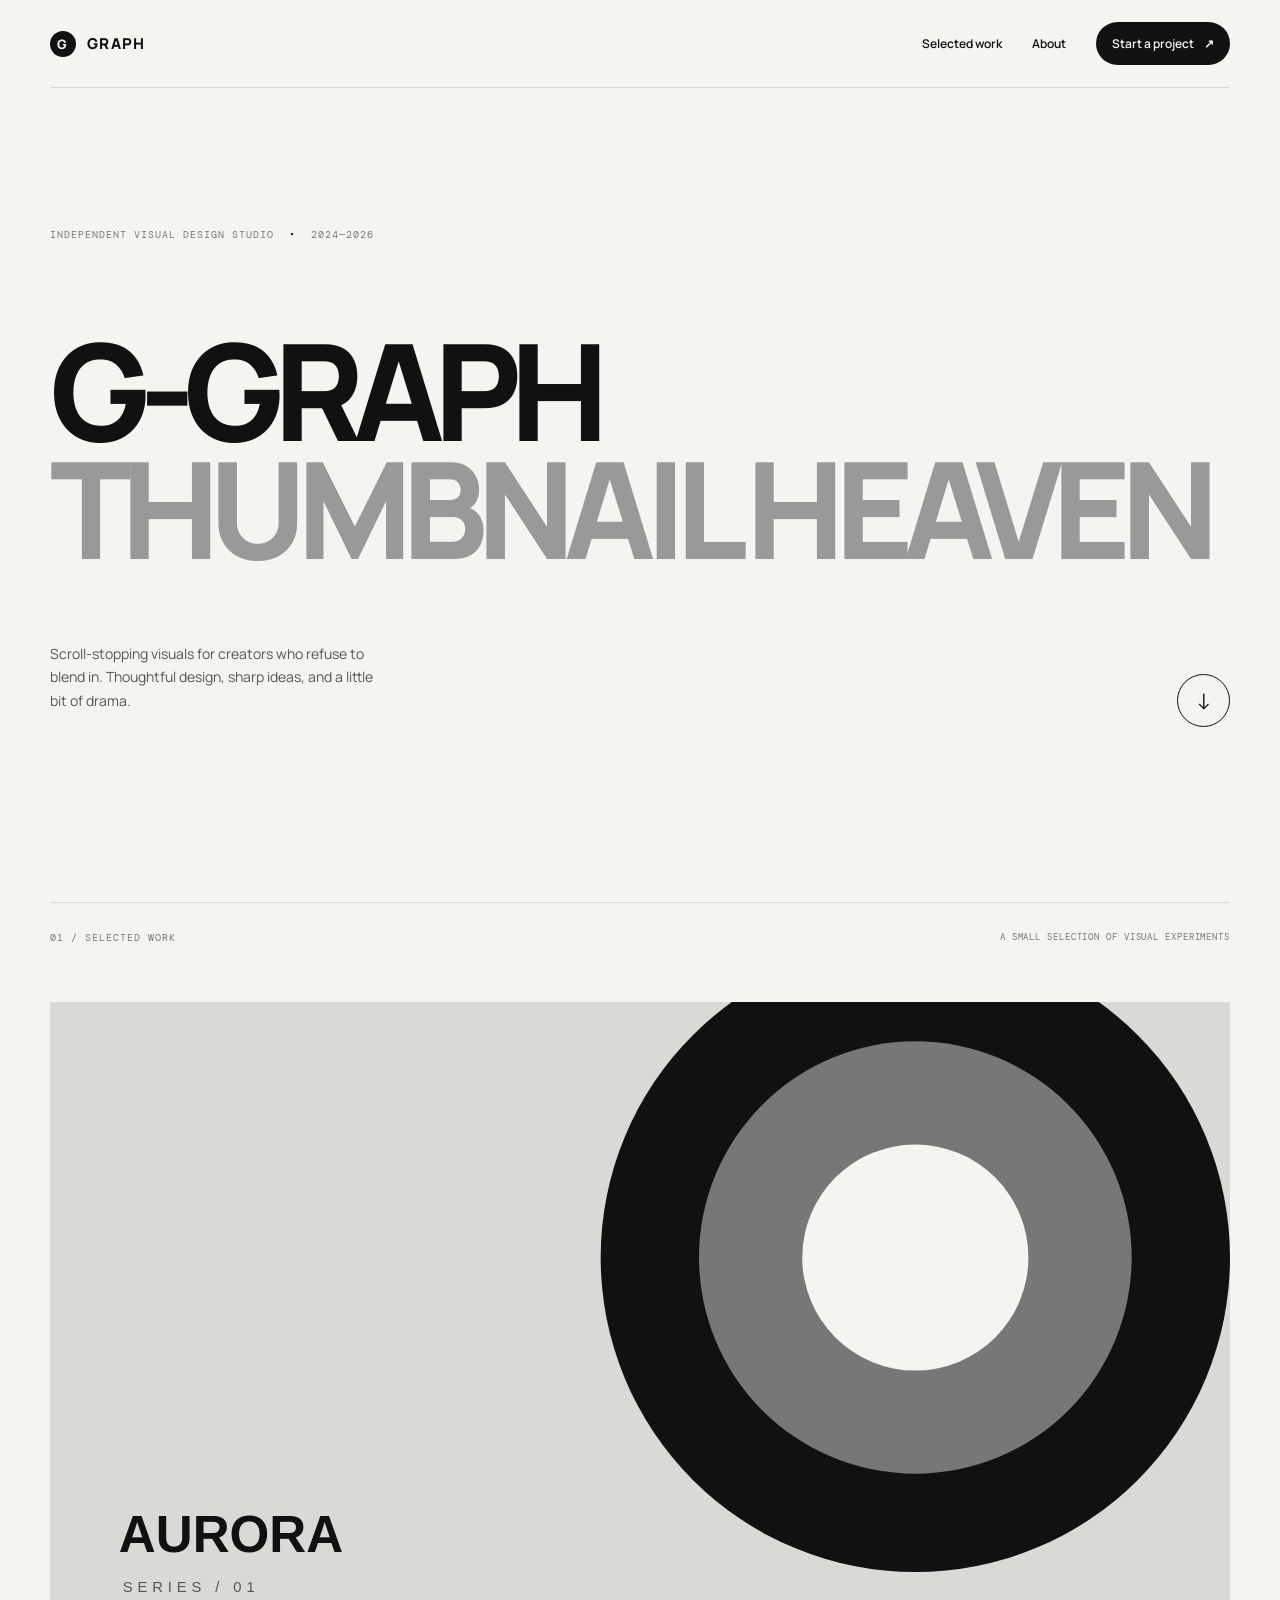
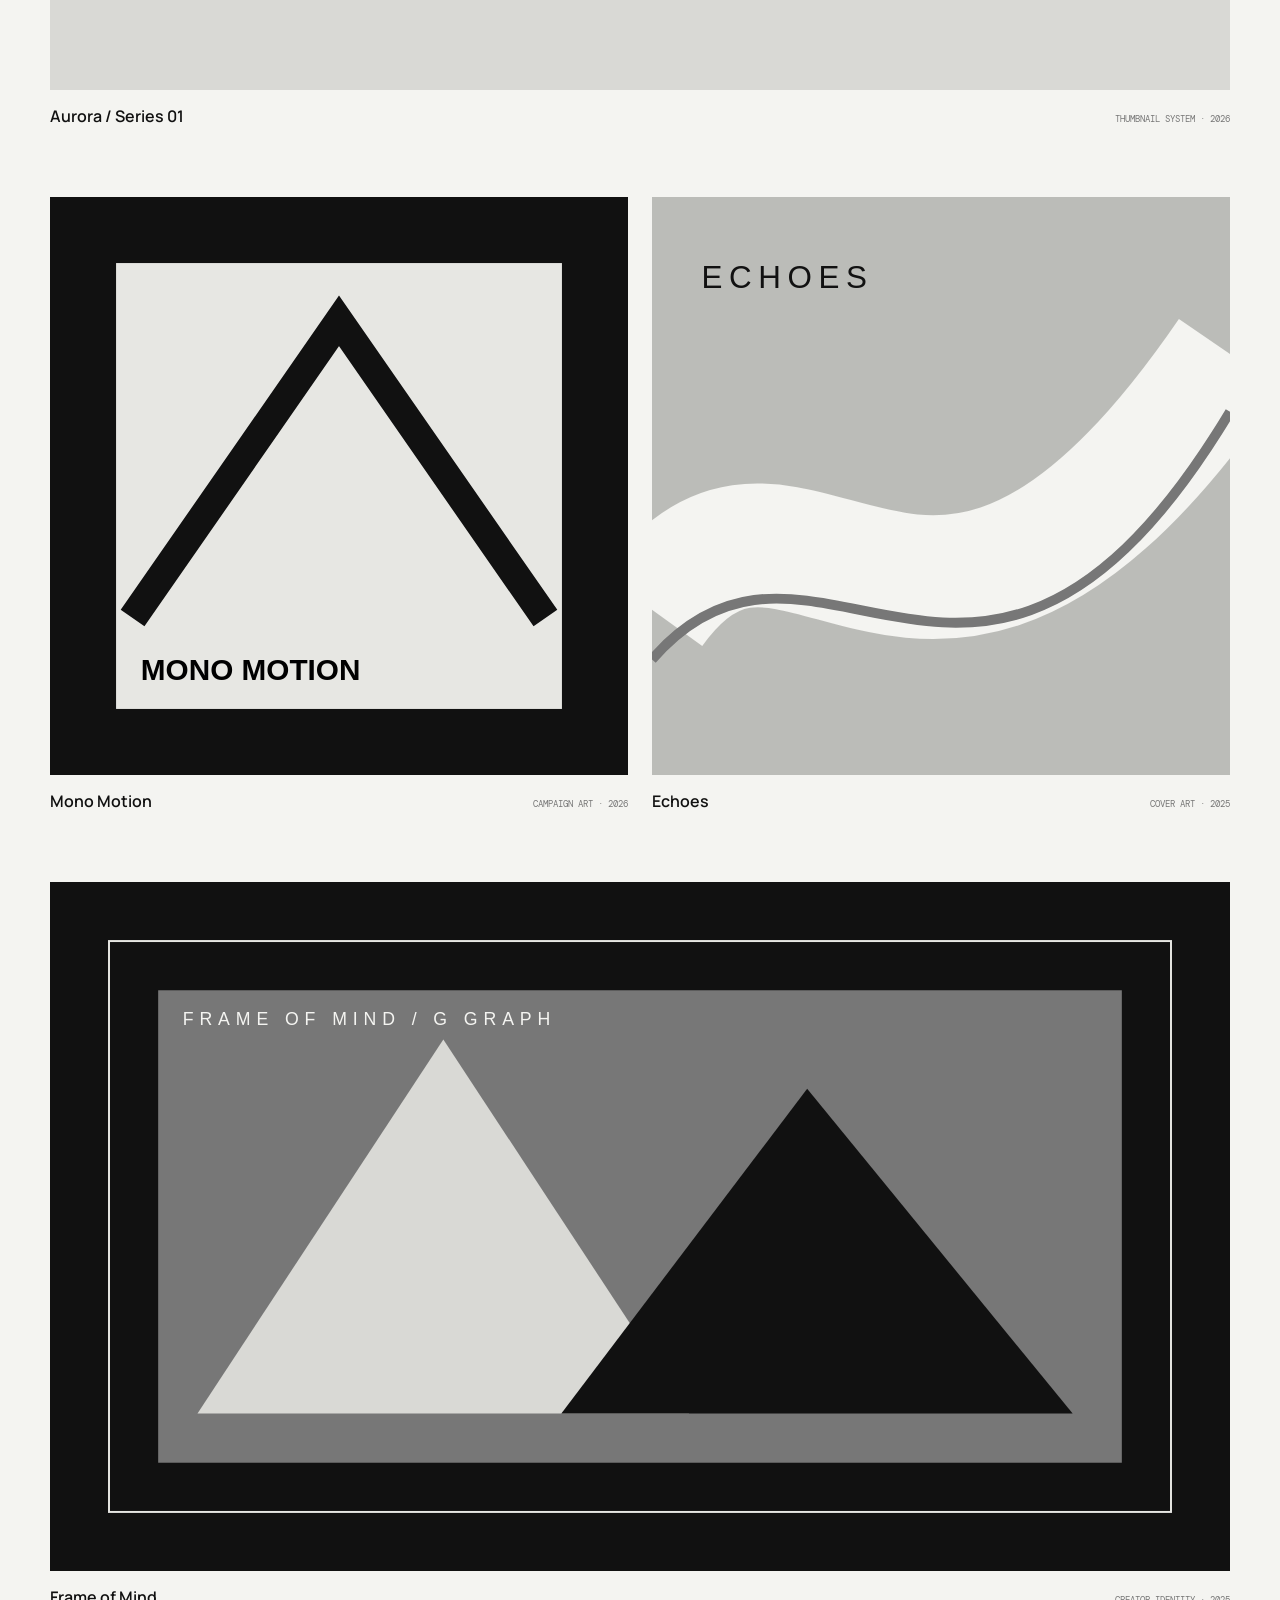
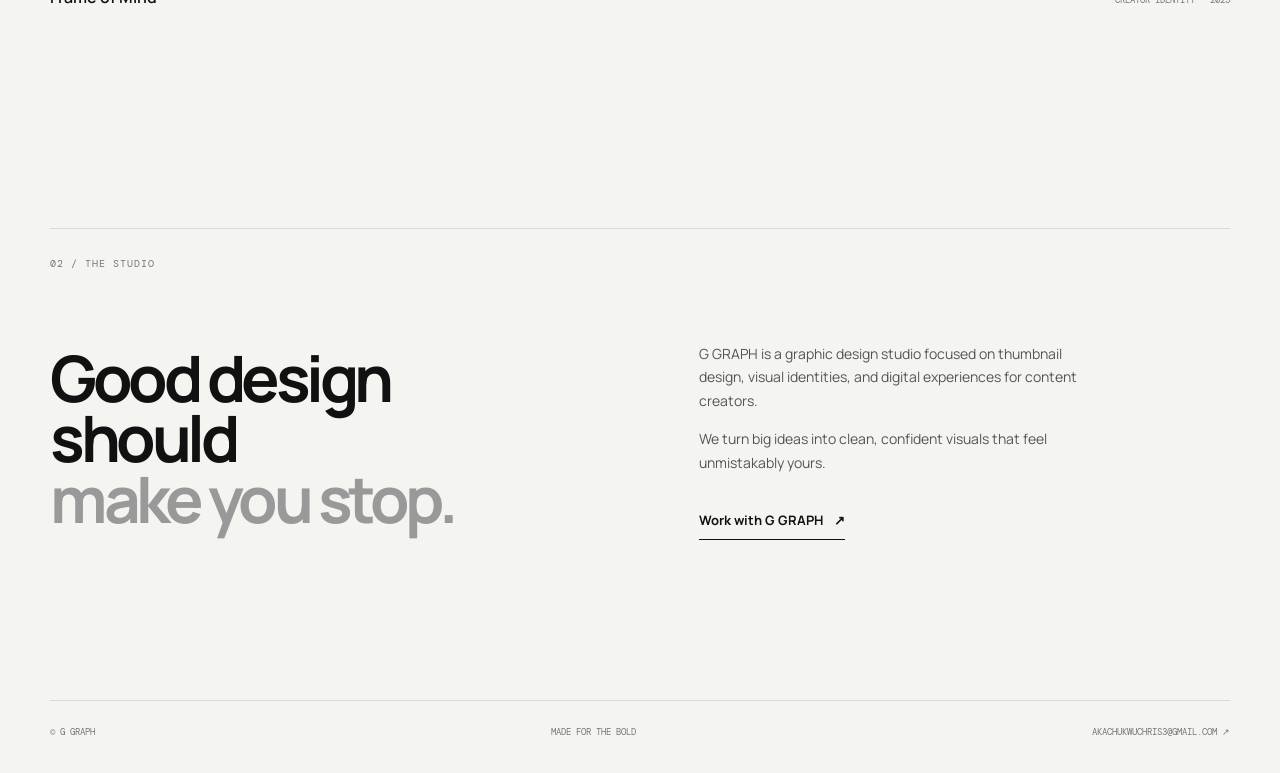
==== index.html @ c11368bc "Build minimalist G GRAPH portfolio website with generated artwork placeholders and contact page." ====
<!doctype html>
<html lang="en">
<head>
  <meta charset="UTF-8" />
  <meta name="viewport" content="width=device-width, initial-scale=1.0" />
  <meta name="description" content="G GRAPH — minimalist graphic design and thumbnail portfolio." />
  <title>G GRAPH — Thumbnail Heaven</title>
  <link rel="preconnect" href="https://fonts.googleapis.com">
  <link rel="preconnect" href="https://fonts.gstatic.com" crossorigin>
  <link href="https://fonts.googleapis.com/css2?family=DM+Mono:wght@400;500&family=Manrope:wght@400;500;600;700;800&display=swap" rel="stylesheet">
  <link rel="stylesheet" href="styles.css" />
</head>
<body>
  <header class="site-header">
    <a class="brand" href="index.html" aria-label="G GRAPH home"><span>G</span> GRAPH</a>
    <nav class="nav" aria-label="Main navigation">
      <a href="#work">Selected work</a>
      <a href="#about">About</a>
      <a class="nav-cta" href="contact.html">Start a project <span>↗</span></a>
    </nav>
  </header>

  <main>
    <section class="hero container">
      <p class="eyebrow">Independent visual design studio <span>•</span> 2024—2026</p>
      <h1>G-GRAPH<br><em>THUMBNAIL HEAVEN</em></h1>
      <div class="hero-bottom">
        <p class="hero-copy">Scroll-stopping visuals for creators who refuse to blend in. Thoughtful design, sharp ideas, and a little bit of drama.</p>
        <a class="round-link" href="#work" aria-label="Scroll to selected work">↓</a>
      </div>
    </section>

    <section id="work" class="work container">
      <div class="section-heading"><p class="eyebrow">01 / Selected work</p><p class="mono">A small selection of visual experiments</p></div>
      <div class="project-grid">
        <article class="project project-wide"><img src="images/aurora.svg" alt="Abstract grey and black Aurora thumbnail design"><div class="project-info"><h2>Aurora / Series 01</h2><span>Thumbnail system · 2026</span></div></article>
        <article class="project"><img src="images/mono.svg" alt="Minimal monochrome editorial thumbnail design"><div class="project-info"><h2>Mono Motion</h2><span>Campaign art · 2026</span></div></article>
        <article class="project"><img src="images/echo.svg" alt="Soft grey Echoes thumbnail design"><div class="project-info"><h2>Echoes</h2><span>Cover art · 2025</span></div></article>
        <article class="project project-wide"><img src="images/frame.svg" alt="Black and white Frame thumbnail design"><div class="project-info"><h2>Frame of Mind</h2><span>Creator identity · 2025</span></div></article>
      </div>
    </section>

    <section id="about" class="about container">
      <div class="section-heading"><p class="eyebrow">02 / The studio</p></div>
      <div class="about-grid"><h2>Good design should<br><em>make you stop.</em></h2><div><p>G GRAPH is a graphic design studio focused on thumbnail design, visual identities, and digital experiences for content creators.</p><p>We turn big ideas into clean, confident visuals that feel unmistakably yours.</p><a class="text-link" href="contact.html">Work with G GRAPH <span>↗</span></a></div></div>
    </section>
  </main>

  <footer class="footer container"><span>© G GRAPH</span><span>Made for the bold</span><a href="mailto:akachukwuchris3@gmail.com">akachukwuchris3@gmail.com ↗</a></footer>
  <script src="script.js"></script>
</body>
</html>
---- styles.css ----
:root{--ink:#111;--muted:#777;--line:#d9d9d5;--paper:#f4f4f1;--soft:#e7e7e3}*{box-sizing:border-box}html{scroll-behavior:smooth}body{margin:0;background:var(--paper);color:var(--ink);font-family:Manrope,Arial,sans-serif}a{color:inherit;text-decoration:none}.container{width:min(1180px,calc(100% - 64px));margin:auto}.site-header{height:88px;width:min(1180px,calc(100% - 64px));margin:auto;display:flex;align-items:center;justify-content:space-between;border-bottom:1px solid var(--line)}.brand{font-size:15px;font-weight:800;letter-spacing:.08em}.brand span{display:inline-grid;place-items:center;background:var(--ink);color:var(--paper);border-radius:50%;width:26px;height:26px;margin-right:7px;font-size:13px}.nav{display:flex;align-items:center;gap:30px;font-size:12px;font-weight:600}.nav a{transition:opacity .2s}.nav a:hover{opacity:.5}.nav-cta{background:var(--ink);color:var(--paper);padding:13px 16px;border-radius:30px}.nav-cta span,.text-link span,button span{margin-left:8px}.hero{padding:130px 0 100px;min-height:650px;display:flex;flex-direction:column;justify-content:space-between}.eyebrow,.mono{font-family:'DM Mono',monospace;text-transform:uppercase;font-size:10px;letter-spacing:.1em}.eyebrow{color:var(--muted)}.eyebrow span{margin:0 8px;color:var(--ink)}h1{font-size:clamp(48px,10.5vw,150px);line-height:.88;letter-spacing:-.08em;margin:80px 0 60px;font-weight:800}h1 em,h2 em{font-style:normal;color:#999}.hero-bottom{display:flex;justify-content:space-between;align-items:end}.hero-copy{max-width:330px;color:#555;line-height:1.7;font-size:14px}.round-link{border:1px solid var(--ink);border-radius:50%;width:53px;height:53px;display:grid;place-items:center;font-size:22px}.work{padding:75px 0 140px}.section-heading{display:flex;justify-content:space-between;align-items:center;border-top:1px solid var(--line);padding-top:18px;margin-bottom:48px}.mono{color:var(--muted);font-size:9px}.project-grid{display:grid;grid-template-columns:repeat(2,1fr);gap:70px 24px}.project-wide{grid-column:span 2}.project img{display:block;width:100%;background:var(--soft);transition:transform .4s}.project:hover img{transform:scale(.985)}.project-info{display:flex;justify-content:space-between;align-items:baseline;margin-top:15px}.project-info h2{font-size:16px;margin:0;font-weight:600}.project-info span{font-family:'DM Mono';font-size:9px;text-transform:uppercase;color:var(--muted)}.about{padding:80px 0 150px}.about-grid{display:grid;grid-template-columns:1fr 1fr;gap:10%;align-items:start}.about h2{font-size:clamp(35px,5vw,70px);letter-spacing:-.07em;line-height:.95;margin:20px 0}.about-grid div{max-width:400px;color:#555;line-height:1.7;font-size:14px}.text-link{display:inline-block;margin-top:20px;border-bottom:1px solid var(--ink);padding-bottom:8px;color:var(--ink);font-weight:700;font-size:13px}.footer{border-top:1px solid var(--line);padding:25px 0 35px;display:flex;justify-content:space-between;font:9px 'DM Mono';text-transform:uppercase;color:var(--muted)}.contact-page{padding:100px 0 150px}.contact-page h1{margin:75px 0 90px}.contact-grid{display:grid;grid-template-columns:1fr 1fr;gap:10%}.contact-intro{font-size:19px;line-height:1.55;max-width:390px}.contact-details{display:flex;flex-direction:column;gap:12px;margin-top:55px;font-family:'DM Mono';font-size:12px}.contact-details a:hover{ text-decoration:underline}.contact-form{display:flex;flex-direction:column;gap:28px}label{font:10px 'DM Mono';text-transform:uppercase;color:var(--muted)}input,textarea{display:block;width:100%;border:0;border-bottom:1px solid #aaa;background:transparent;padding:13px 0;font:14px Manrope;outline:none;resize:vertical}input:focus,textarea:focus{border-color:var(--ink)}button{align-self:flex-start;background:var(--ink);color:var(--paper);border:0;border-radius:30px;padding:16px 22px;font:600 12px Manrope;cursor:pointer}.active{outline:1px solid var(--ink);outline-offset:3px}@media(max-width:650px){.container,.site-header{width:calc(100% - 36px)}.site-header{height:72px}.nav a:not(.nav-cta){display:none}.nav-cta{padding:11px 13px}.hero{padding:90px 0 70px;min-height:570px}.hero h1{margin:80px 0 45px}.hero-bottom{align-items:start}.round-link{flex:none}.work{padding:60px 0 90px}.section-heading{display:block}.section-heading .mono{margin-top:22px}.project-grid,.about-grid,.contact-grid{grid-template-columns:1fr;gap:45px}.project-wide{grid-column:span 1}.project-info{display:block}.project-info span{display:block;margin-top:8px}.about{padding:50px 0 90px}.contact-page{padding:75px 0 100px}.contact-page h1{margin:65px 0}.footer{gap:15px;flex-wrap:wrap}.footer span:nth-child(2){display:none}}
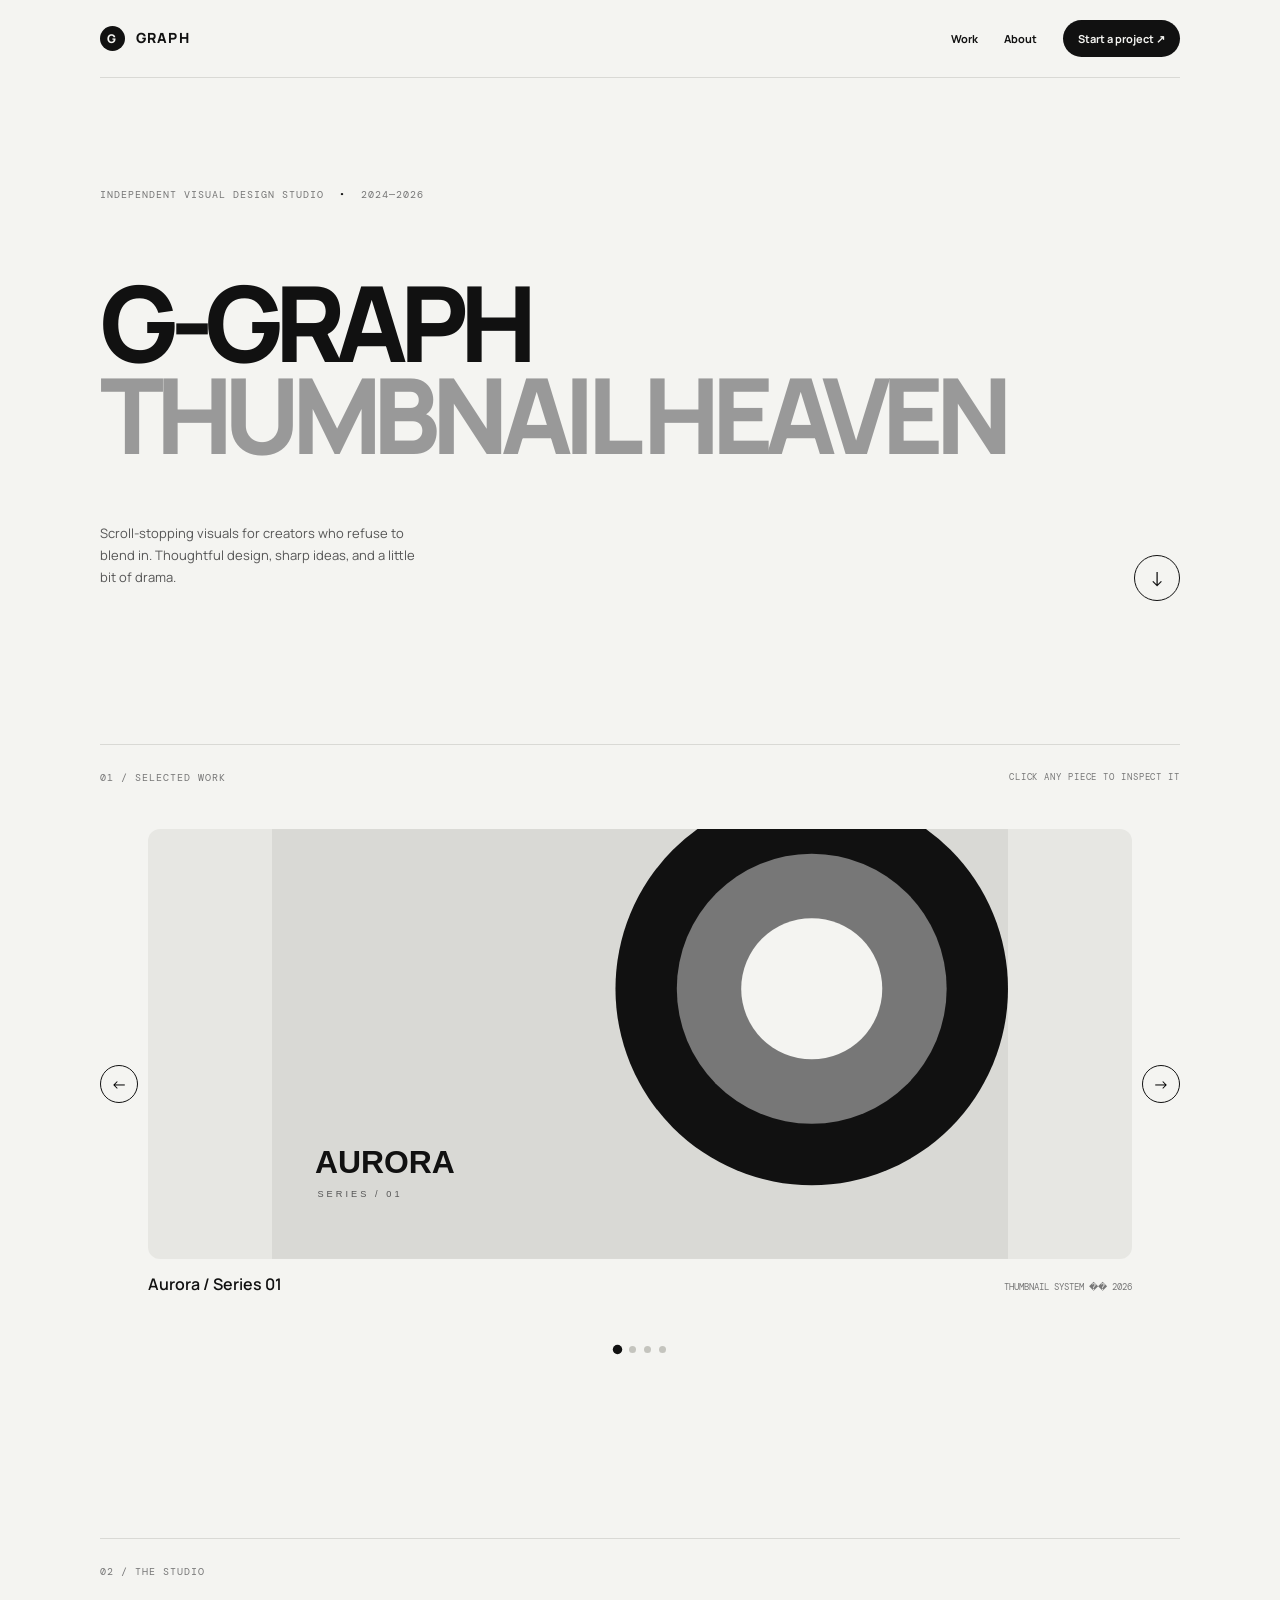
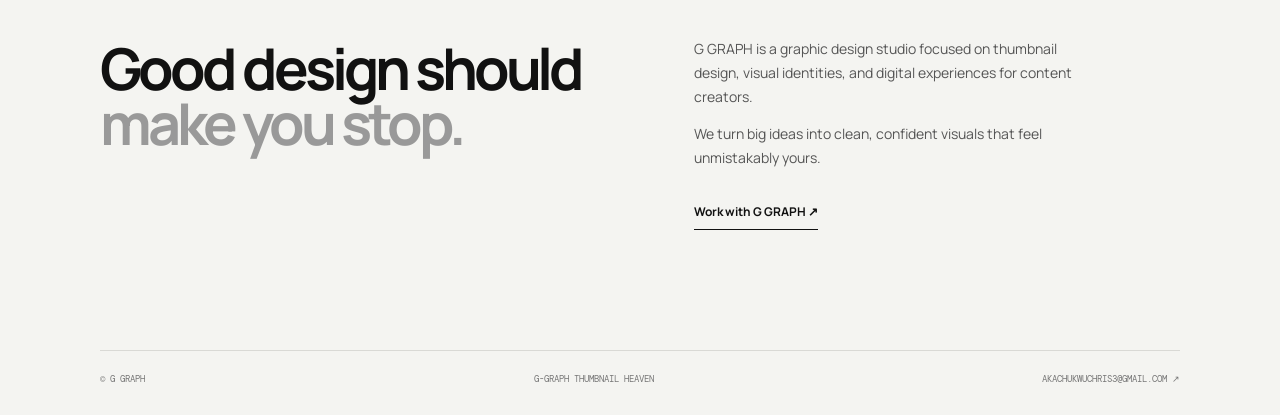
==== commit 31741f78: "Rebuild G GRAPH portfolio with responsive sizing, animated sections, carousel, click-to-expand viewe" ====
--- a/index.html
+++ b/index.html
@@ -1,52 +1,46 @@
 <!doctype html>
 <html lang="en">
 <head>
-  <meta charset="UTF-8" />
-  <meta name="viewport" content="width=device-width, initial-scale=1.0" />
-  <meta name="description" content="G GRAPH — minimalist graphic design and thumbnail portfolio." />
+  <meta charset="UTF-8"><meta name="viewport" content="width=device-width, initial-scale=1.0">
+  <meta name="description" content="G GRAPH — minimalist graphic design and thumbnail portfolio.">
   <title>G GRAPH — Thumbnail Heaven</title>
-  <link rel="preconnect" href="https://fonts.googleapis.com">
-  <link rel="preconnect" href="https://fonts.gstatic.com" crossorigin>
+  <link rel="preconnect" href="https://fonts.googleapis.com"><link rel="preconnect" href="https://fonts.gstatic.com" crossorigin>
   <link href="https://fonts.googleapis.com/css2?family=DM+Mono:wght@400;500&family=Manrope:wght@400;500;600;700;800&display=swap" rel="stylesheet">
-  <link rel="stylesheet" href="styles.css" />
+  <link rel="stylesheet" href="styles.css">
 </head>
 <body>
-  <header class="site-header">
-    <a class="brand" href="index.html" aria-label="G GRAPH home"><span>G</span> GRAPH</a>
-    <nav class="nav" aria-label="Main navigation">
-      <a href="#work">Selected work</a>
-      <a href="#about">About</a>
-      <a class="nav-cta" href="contact.html">Start a project <span>↗</span></a>
-    </nav>
+  <header class="site-header container">
+    <a class="brand" href="index.html"><span>G</span> GRAPH</a>
+    <nav class="nav"><a href="#work">Work</a><a href="#about">About</a><a class="nav-cta" href="contact.html">Start a project <span>↗</span></a></nav>
   </header>
 
   <main>
-    <section class="hero container">
+    <section class="hero container reveal">
       <p class="eyebrow">Independent visual design studio <span>•</span> 2024—2026</p>
       <h1>G-GRAPH<br><em>THUMBNAIL HEAVEN</em></h1>
-      <div class="hero-bottom">
-        <p class="hero-copy">Scroll-stopping visuals for creators who refuse to blend in. Thoughtful design, sharp ideas, and a little bit of drama.</p>
-        <a class="round-link" href="#work" aria-label="Scroll to selected work">↓</a>
+      <div class="hero-bottom"><p class="hero-copy">Scroll-stopping visuals for creators who refuse to blend in. Thoughtful design, sharp ideas, and a little bit of drama.</p><a class="round-link" href="#work">↓</a></div>
+    </section>
+
+    <section id="work" class="work container reveal">
+      <div class="section-heading"><p class="eyebrow">01 / Selected work</p><p class="mono">Click any piece to inspect it</p></div>
+      <div class="carousel" data-carousel>
+        <button class="carousel-arrow prev" type="button" aria-label="Previous work">←</button>
+        <div class="carousel-track">
+          <article class="project project-wide carousel-slide is-active" data-title="Aurora / Series 01" data-type="Thumbnail system · 2026"><button class="image-button" type="button"><img src="images/aurora.svg" alt="Abstract grey and black Aurora thumbnail design"></button><div class="project-info"><h2>Aurora / Series 01</h2><span>Thumbnail system �� 2026</span></div></article>
+          <article class="project carousel-slide" data-title="Mono Motion" data-type="Campaign art · 2026"><button class="image-button" type="button"><img src="images/mono.svg" alt="Minimal monochrome editorial thumbnail design"></button><div class="project-info"><h2>Mono Motion</h2><span>Campaign art · 2026</span></div></article>
+          <article class="project carousel-slide" data-title="Echoes" data-type="Cover art · 2025"><button class="image-button" type="button"><img src="images/echo.svg" alt="Soft grey Echoes thumbnail design"></button><div class="project-info"><h2>Echoes</h2><span>Cover art · 2025</span></div></article>
+          <article class="project project-wide carousel-slide" data-title="Frame of Mind" data-type="Creator identity · 2025"><button class="image-button" type="button"><img src="images/frame.svg" alt="Black and white Frame thumbnail design"></button><div class="project-info"><h2>Frame of Mind</h2><span>Creator identity · 2025</span></div></article>
+        </div>
+        <button class="carousel-arrow next" type="button" aria-label="Next work">→</button>
+        <div class="carousel-dots" aria-label="Choose a project"></div>
       </div>
     </section>
 
-    <section id="work" class="work container">
-      <div class="section-heading"><p class="eyebrow">01 / Selected work</p><p class="mono">A small selection of visual experiments</p></div>
-      <div class="project-grid">
-        <article class="project project-wide"><img src="images/aurora.svg" alt="Abstract grey and black Aurora thumbnail design"><div class="project-info"><h2>Aurora / Series 01</h2><span>Thumbnail system · 2026</span></div></article>
-        <article class="project"><img src="images/mono.svg" alt="Minimal monochrome editorial thumbnail design"><div class="project-info"><h2>Mono Motion</h2><span>Campaign art · 2026</span></div></article>
-        <article class="project"><img src="images/echo.svg" alt="Soft grey Echoes thumbnail design"><div class="project-info"><h2>Echoes</h2><span>Cover art · 2025</span></div></article>
-        <article class="project project-wide"><img src="images/frame.svg" alt="Black and white Frame thumbnail design"><div class="project-info"><h2>Frame of Mind</h2><span>Creator identity · 2025</span></div></article>
-      </div>
-    </section>
+    <section id="about" class="about container reveal"><div class="section-heading"><p class="eyebrow">02 / The studio</p></div><div class="about-grid"><h2>Good design should<br><em>make you stop.</em></h2><div><p>G GRAPH is a graphic design studio focused on thumbnail design, visual identities, and digital experiences for content creators.</p><p>We turn big ideas into clean, confident visuals that feel unmistakably yours.</p><a class="text-link" href="contact.html">Work with G GRAPH <span>↗</span></a></div></div></section>
+  </main>
+  <footer class="footer container"><span>© G GRAPH</span><span>G-GRAPH THUMBNAIL HEAVEN</span><a href="mailto:akachukwuchris3@gmail.com">akachukwuchris3@gmail.com ↗</a></footer>
 
-    <section id="about" class="about container">
-      <div class="section-heading"><p class="eyebrow">02 / The studio</p></div>
-      <div class="about-grid"><h2>Good design should<br><em>make you stop.</em></h2><div><p>G GRAPH is a graphic design studio focused on thumbnail design, visual identities, and digital experiences for content creators.</p><p>We turn big ideas into clean, confident visuals that feel unmistakably yours.</p><a class="text-link" href="contact.html">Work with G GRAPH <span>↗</span></a></div></div>
-    </section>
-  </main>
-
-  <footer class="footer container"><span>© G GRAPH</span><span>Made for the bold</span><a href="mailto:akachukwuchris3@gmail.com">akachukwuchris3@gmail.com ↗</a></footer>
+  <div class="lightbox" aria-hidden="true" role="dialog" aria-modal="true" aria-label="Expanded artwork"><button class="lightbox-close" type="button" aria-label="Close artwork">×</button><div class="lightbox-stage"><img src="" alt=""><span class="zoom-tip">Move your cursor over the artwork to zoom</span></div><div class="lightbox-caption"><strong></strong><span></span></div></div>
   <script src="script.js"></script>
 </body>
 </html>
--- a/styles.css
+++ b/styles.css
@@ -1 +1,4 @@
-:root{--ink:#111;--muted:#777;--line:#d9d9d5;--paper:#f4f4f1;--soft:#e7e7e3}*{box-sizing:border-box}html{scroll-behavior:smooth}body{margin:0;background:var(--paper);color:var(--ink);font-family:Manrope,Arial,sans-serif}a{color:inherit;text-decoration:none}.container{width:min(1180px,calc(100% - 64px));margin:auto}.site-header{height:88px;width:min(1180px,calc(100% - 64px));margin:auto;display:flex;align-items:center;justify-content:space-between;border-bottom:1px solid var(--line)}.brand{font-size:15px;font-weight:800;letter-spacing:.08em}.brand span{display:inline-grid;place-items:center;background:var(--ink);color:var(--paper);border-radius:50%;width:26px;height:26px;margin-right:7px;font-size:13px}.nav{display:flex;align-items:center;gap:30px;font-size:12px;font-weight:600}.nav a{transition:opacity .2s}.nav a:hover{opacity:.5}.nav-cta{background:var(--ink);color:var(--paper);padding:13px 16px;border-radius:30px}.nav-cta span,.text-link span,button span{margin-left:8px}.hero{padding:130px 0 100px;min-height:650px;display:flex;flex-direction:column;justify-content:space-between}.eyebrow,.mono{font-family:'DM Mono',monospace;text-transform:uppercase;font-size:10px;letter-spacing:.1em}.eyebrow{color:var(--muted)}.eyebrow span{margin:0 8px;color:var(--ink)}h1{font-size:clamp(48px,10.5vw,150px);line-height:.88;letter-spacing:-.08em;margin:80px 0 60px;font-weight:800}h1 em,h2 em{font-style:normal;color:#999}.hero-bottom{display:flex;justify-content:space-between;align-items:end}.hero-copy{max-width:330px;color:#555;line-height:1.7;font-size:14px}.round-link{border:1px solid var(--ink);border-radius:50%;width:53px;height:53px;display:grid;place-items:center;font-size:22px}.work{padding:75px 0 140px}.section-heading{display:flex;justify-content:space-between;align-items:center;border-top:1px solid var(--line);padding-top:18px;margin-bottom:48px}.mono{color:var(--muted);font-size:9px}.project-grid{display:grid;grid-template-columns:repeat(2,1fr);gap:70px 24px}.project-wide{grid-column:span 2}.project img{display:block;width:100%;background:var(--soft);transition:transform .4s}.project:hover img{transform:scale(.985)}.project-info{display:flex;justify-content:space-between;align-items:baseline;margin-top:15px}.project-info h2{font-size:16px;margin:0;font-weight:600}.project-info span{font-family:'DM Mono';font-size:9px;text-transform:uppercase;color:var(--muted)}.about{padding:80px 0 150px}.about-grid{display:grid;grid-template-columns:1fr 1fr;gap:10%;align-items:start}.about h2{font-size:clamp(35px,5vw,70px);letter-spacing:-.07em;line-height:.95;margin:20px 0}.about-grid div{max-width:400px;color:#555;line-height:1.7;font-size:14px}.text-link{display:inline-block;margin-top:20px;border-bottom:1px solid var(--ink);padding-bottom:8px;color:var(--ink);font-weight:700;font-size:13px}.footer{border-top:1px solid var(--line);padding:25px 0 35px;display:flex;justify-content:space-between;font:9px 'DM Mono';text-transform:uppercase;color:var(--muted)}.contact-page{padding:100px 0 150px}.contact-page h1{margin:75px 0 90px}.contact-grid{display:grid;grid-template-columns:1fr 1fr;gap:10%}.contact-intro{font-size:19px;line-height:1.55;max-width:390px}.contact-details{display:flex;flex-direction:column;gap:12px;margin-top:55px;font-family:'DM Mono';font-size:12px}.contact-details a:hover{ text-decoration:underline}.contact-form{display:flex;flex-direction:column;gap:28px}label{font:10px 'DM Mono';text-transform:uppercase;color:var(--muted)}input,textarea{display:block;width:100%;border:0;border-bottom:1px solid #aaa;background:transparent;padding:13px 0;font:14px Manrope;outline:none;resize:vertical}input:focus,textarea:focus{border-color:var(--ink)}button{align-self:flex-start;background:var(--ink);color:var(--paper);border:0;border-radius:30px;padding:16px 22px;font:600 12px Manrope;cursor:pointer}.active{outline:1px solid var(--ink);outline-offset:3px}@media(max-width:650px){.container,.site-header{width:calc(100% - 36px)}.site-header{height:72px}.nav a:not(.nav-cta){display:none}.nav-cta{padding:11px 13px}.hero{padding:90px 0 70px;min-height:570px}.hero h1{margin:80px 0 45px}.hero-bottom{align-items:start}.round-link{flex:none}.work{padding:60px 0 90px}.section-heading{display:block}.section-heading .mono{margin-top:22px}.project-grid,.about-grid,.contact-grid{grid-template-columns:1fr;gap:45px}.project-wide{grid-column:span 1}.project-info{display:block}.project-info span{display:block;margin-top:8px}.about{padding:50px 0 90px}.contact-page{padding:75px 0 100px}.contact-page h1{margin:65px 0}.footer{gap:15px;flex-wrap:wrap}.footer span:nth-child(2){display:none}}
+/* G GRAPH portfolio system */
+:root{--ink:#111;--muted:#777;--line:#d9d9d5;--paper:#f4f4f1;--soft:#e7e7e3}*{box-sizing:border-box}html{scroll-behavior:smooth}body{margin:0;background:var(--paper);color:var(--ink);font-family:Manrope,Arial,sans-serif;overflow-x:hidden}body.modal-open{overflow:hidden}a{color:inherit;text-decoration:none}button{font:inherit}.container{width:min(1080px,calc(100% - 48px));margin:auto}.site-header{height:78px;display:flex;align-items:center;justify-content:space-between;border-bottom:1px solid var(--line)}.brand{font-size:14px;font-weight:800;letter-spacing:.08em}.brand span{display:inline-grid;place-items:center;background:var(--ink);color:var(--paper);border-radius:50%;width:25px;height:25px;margin-right:7px;font-size:12px}.nav{display:flex;align-items:center;gap:26px;font-size:11px;font-weight:700}.nav-cta{background:var(--ink);color:var(--paper);padding:11px 15px;border-radius:30px}.hero{padding:100px 0 78px;min-height:560px;display:flex;flex-direction:column;justify-content:space-between}.eyebrow,.mono{font:10px 'DM Mono',monospace;text-transform:uppercase;letter-spacing:.1em}.eyebrow{color:var(--muted)}.eyebrow span{margin:0 8px;color:var(--ink)}h1{font-size:clamp(45px,8.2vw,108px);line-height:.88;letter-spacing:-.08em;margin:65px 0 48px;font-weight:800}h1 em,h2 em{font-style:normal;color:#999}.hero-bottom{display:flex;justify-content:space-between;align-items:end}.hero-copy{max-width:330px;color:#555;line-height:1.7;font-size:13px}.round-link{border:1px solid var(--ink);border-radius:50%;width:46px;height:46px;display:grid;place-items:center;font-size:20px}.work{padding:65px 0 115px}.section-heading{display:flex;justify-content:space-between;align-items:center;border-top:1px solid var(--line);padding-top:16px;margin-bottom:35px}.mono{color:var(--muted);font-size:9px}.carousel{position:relative;padding:0 48px 44px}.carousel-track{position:relative;min-height:480px}.carousel-slide{display:none;animation:slideIn .45s ease both}.carousel-slide.is-active{display:block}.project{margin:0}.image-button{display:block;width:100%;padding:0;border:0;cursor:zoom-in;overflow:hidden;background:var(--soft);border-radius:12px}.image-button img{display:block;width:100%;height:430px;object-fit:contain;background:var(--soft);transition:transform .5s ease}.project-wide .image-button img{height:430px}.image-button:hover img{transform:scale(1.025)}.project-info{display:flex;justify-content:space-between;align-items:baseline;margin-top:14px}.project-info h2{font-size:16px;margin:0;font-weight:600}.project-info span{font:9px 'DM Mono';text-transform:uppercase;color:var(--muted)}.carousel-arrow{position:absolute;top:45%;z-index:2;border:1px solid var(--ink);background:var(--paper);border-radius:50%;width:38px;height:38px;cursor:pointer;transition:.2s}.carousel-arrow:hover{background:var(--ink);color:var(--paper);transform:scale(1.08)}.prev{left:0}.next{right:0}.carousel-dots{position:absolute;bottom:0;left:0;right:0;display:flex;justify-content:center;gap:8px}.carousel-dot{width:7px;height:7px;border:0;border-radius:50%;background:#c4c4be;cursor:pointer;padding:0}.carousel-dot.active{background:var(--ink);transform:scale(1.35)}.about{padding:70px 0 120px}.about-grid{display:grid;grid-template-columns:1fr 1fr;gap:10%;align-items:start}.about h2{font-size:clamp(34px,4.5vw,58px);letter-spacing:-.07em;line-height:.95;margin:18px 0}.about-grid div{max-width:400px;color:#555;line-height:1.7;font-size:14px}.text-link{display:inline-block;margin-top:18px;border-bottom:1px solid var(--ink);padding-bottom:7px;color:var(--ink);font-weight:700;font-size:12px}.footer{border-top:1px solid var(--line);padding:22px 0 30px;display:flex;justify-content:space-between;font:9px 'DM Mono';text-transform:uppercase;color:var(--muted)}.reveal{opacity:0;transform:translateY(22px);transition:opacity .8s ease,transform .8s ease}.reveal.visible{opacity:1;transform:none}@keyframes slideIn{from{opacity:0;transform:translateX(18px)}to{opacity:1;transform:none}}
+/* Fullscreen viewer and cursor-position zoom */.lightbox{position:fixed;inset:0;z-index:20;display:grid;place-items:center;padding:35px;background:rgba(17,17,17,.9);opacity:0;visibility:hidden;transition:opacity .25s ease,visibility .25s ease}.lightbox.open{opacity:1;visibility:visible}.lightbox-stage{position:relative;width:min(900px,90vw);height:min(690px,78vh);overflow:hidden;border-radius:10px;background:#ddd;cursor:zoom-in}.lightbox-stage img{width:100%;height:100%;object-fit:contain;transform:scale(1);transform-origin:var(--x,50%) var(--y,50%);transition:transform .18s ease}.lightbox-stage:hover img{transform:scale(2.1)}.zoom-tip{position:absolute;bottom:14px;left:50%;transform:translateX(-50%);background:rgba(17,17,17,.72);color:#fff;padding:8px 12px;border-radius:20px;font-size:10px;white-space:nowrap}.lightbox-close{position:absolute;right:28px;top:18px;border:0;background:none;color:#fff;font-size:35px;cursor:pointer}.lightbox-caption{position:absolute;bottom:20px;left:50%;transform:translateX(-50%);color:#fff;display:flex;gap:20px;font-size:12px}.lightbox-caption span{color:#bbb;font:10px 'DM Mono';text-transform:uppercase;align-self:center}
+@media(max-width:700px){.container{width:calc(100% - 32px)}.site-header{height:70px}.nav{gap:13px}.nav a:first-child{display:none}.hero{padding:75px 0 60px;min-height:510px}.work{padding:55px 0 90px}.section-heading{display:block}.section-heading .mono{margin-top:16px}.carousel{padding-left:28px;padding-right:28px}.carousel-track{min-height:340px}.image-button img,.project-wide .image-button img{height:300px}.project-info{display:block}.project-info span{display:block;margin-top:7px}.about{padding:50px 0 80px}.about-grid{grid-template-columns:1fr;gap:20px}.footer{gap:12px;flex-wrap:wrap}.footer span:nth-child(2){display:none}.lightbox{padding:18px}.lightbox-stage{width:94vw;height:72vh}.lightbox-close{right:13px;top:4px}.lightbox-caption{bottom:10px}.zoom-tip{font-size:8px}}
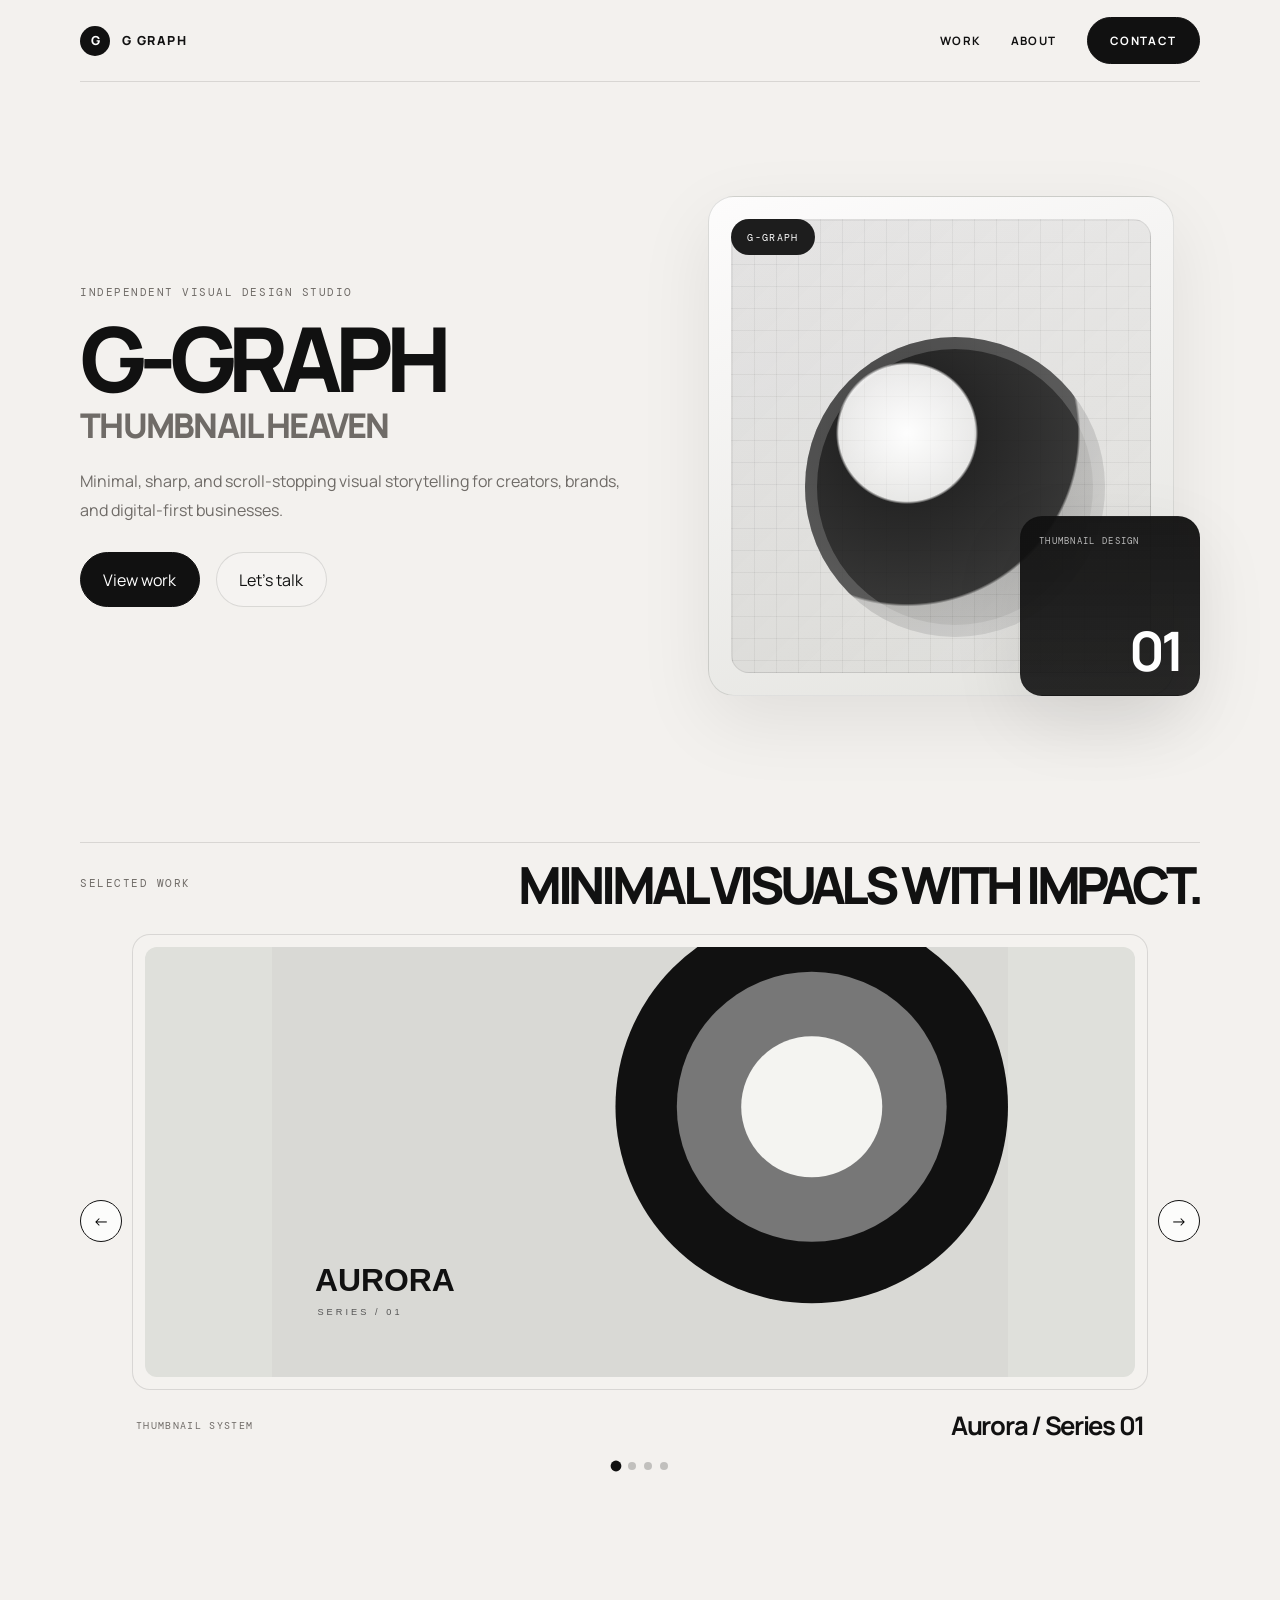
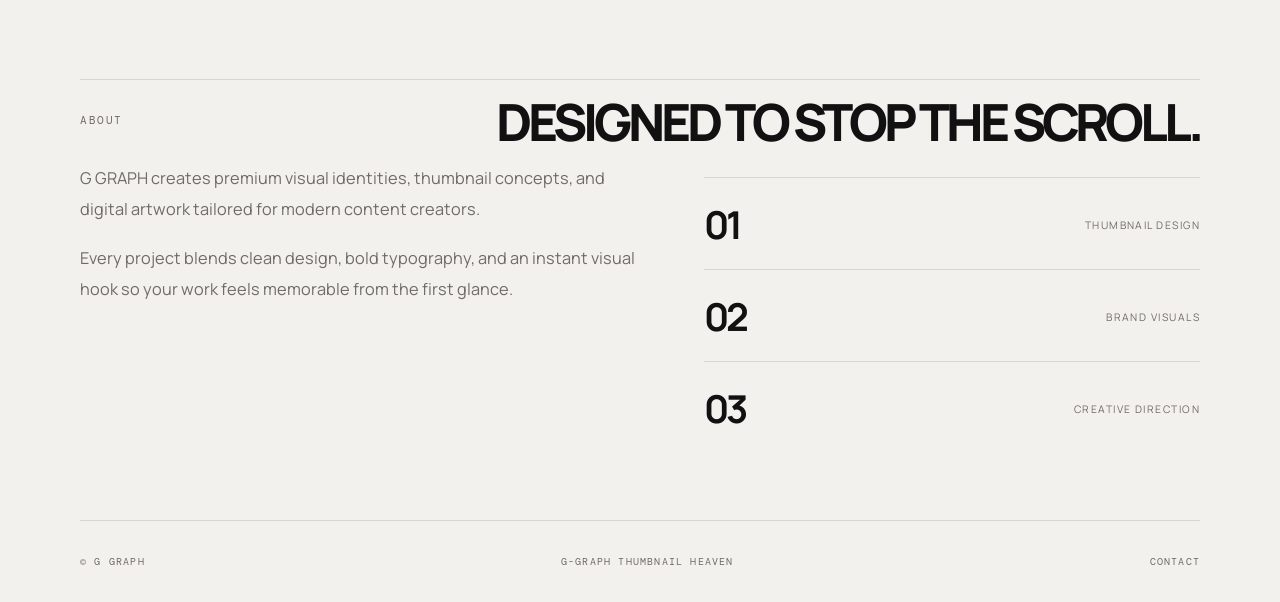
==== commit b7a28358: "Finalize the G GRAPH portfolio with smoother responsiveness, carousel, click-to-expand lightbox, and" ====
--- a/index.html
+++ b/index.html
@@ -1,46 +1,168 @@
 <!doctype html>
 <html lang="en">
-<head>
-  <meta charset="UTF-8"><meta name="viewport" content="width=device-width, initial-scale=1.0">
-  <meta name="description" content="G GRAPH — minimalist graphic design and thumbnail portfolio.">
-  <title>G GRAPH — Thumbnail Heaven</title>
-  <link rel="preconnect" href="https://fonts.googleapis.com"><link rel="preconnect" href="https://fonts.gstatic.com" crossorigin>
-  <link href="https://fonts.googleapis.com/css2?family=DM+Mono:wght@400;500&family=Manrope:wght@400;500;600;700;800&display=swap" rel="stylesheet">
-  <link rel="stylesheet" href="styles.css">
-</head>
-<body>
-  <header class="site-header container">
-    <a class="brand" href="index.html"><span>G</span> GRAPH</a>
-    <nav class="nav"><a href="#work">Work</a><a href="#about">About</a><a class="nav-cta" href="contact.html">Start a project <span>↗</span></a></nav>
-  </header>
+  <head>
+    <meta charset="UTF-8" />
+    <meta name="viewport" content="width=device-width, initial-scale=1.0" />
+    <meta name="description" content="G GRAPH — minimalist portfolio for graphic design and thumbnail work." />
+    <title>G GRAPH | Thumbnail Heaven</title>
+    <link rel="preconnect" href="https://fonts.googleapis.com" />
+    <link rel="preconnect" href="https://fonts.gstatic.com" crossorigin />
+    <link href="https://fonts.googleapis.com/css2?family=DM+Mono:wght@400;500&family=Manrope:wght@400;500;600;700;800&display=swap" rel="stylesheet" />
+    <link rel="stylesheet" href="styles.css" />
+  </head>
+  <body>
+    <header class="site-header container">
+      <a href="index.html" class="brand" aria-label="G GRAPH home">
+        <span class="brand-mark">G</span>
+        <span class="brand-text">G GRAPH</span>
+      </a>
 
-  <main>
-    <section class="hero container reveal">
-      <p class="eyebrow">Independent visual design studio <span>•</span> 2024—2026</p>
-      <h1>G-GRAPH<br><em>THUMBNAIL HEAVEN</em></h1>
-      <div class="hero-bottom"><p class="hero-copy">Scroll-stopping visuals for creators who refuse to blend in. Thoughtful design, sharp ideas, and a little bit of drama.</p><a class="round-link" href="#work">↓</a></div>
-    </section>
+      <nav class="main-nav" aria-label="Main navigation">
+        <a href="#work">Work</a>
+        <a href="#about">About</a>
+        <a href="contact.html" class="button-link">Contact</a>
+      </nav>
+    </header>
 
-    <section id="work" class="work container reveal">
-      <div class="section-heading"><p class="eyebrow">01 / Selected work</p><p class="mono">Click any piece to inspect it</p></div>
-      <div class="carousel" data-carousel>
-        <button class="carousel-arrow prev" type="button" aria-label="Previous work">←</button>
-        <div class="carousel-track">
-          <article class="project project-wide carousel-slide is-active" data-title="Aurora / Series 01" data-type="Thumbnail system · 2026"><button class="image-button" type="button"><img src="images/aurora.svg" alt="Abstract grey and black Aurora thumbnail design"></button><div class="project-info"><h2>Aurora / Series 01</h2><span>Thumbnail system �� 2026</span></div></article>
-          <article class="project carousel-slide" data-title="Mono Motion" data-type="Campaign art · 2026"><button class="image-button" type="button"><img src="images/mono.svg" alt="Minimal monochrome editorial thumbnail design"></button><div class="project-info"><h2>Mono Motion</h2><span>Campaign art · 2026</span></div></article>
-          <article class="project carousel-slide" data-title="Echoes" data-type="Cover art · 2025"><button class="image-button" type="button"><img src="images/echo.svg" alt="Soft grey Echoes thumbnail design"></button><div class="project-info"><h2>Echoes</h2><span>Cover art · 2025</span></div></article>
-          <article class="project project-wide carousel-slide" data-title="Frame of Mind" data-type="Creator identity · 2025"><button class="image-button" type="button"><img src="images/frame.svg" alt="Black and white Frame thumbnail design"></button><div class="project-info"><h2>Frame of Mind</h2><span>Creator identity · 2025</span></div></article>
+    <main>
+      <section class="hero container reveal">
+        <div class="hero-copy">
+          <p class="eyebrow">Independent visual design studio</p>
+          <h1>
+            G-GRAPH
+            <span>THUMBNAIL HEAVEN</span>
+          </h1>
+          <p class="lead">
+            Minimal, sharp, and scroll-stopping visual storytelling for creators,
+            brands, and digital-first businesses.
+          </p>
+
+          <div class="hero-actions">
+            <a href="#work" class="button-primary">View work</a>
+            <a href="contact.html" class="button-secondary">Let’s talk</a>
+          </div>
         </div>
-        <button class="carousel-arrow next" type="button" aria-label="Next work">→</button>
-        <div class="carousel-dots" aria-label="Choose a project"></div>
+
+        <div class="hero-visual" aria-label="Abstract visual showcase">
+          <div class="visual-card large-card">
+            <div class="tag">G-GRAPH</div>
+            <div class="grid-lines"></div>
+            <div class="ring"></div>
+          </div>
+
+          <div class="visual-card small-card">
+            <span>Thumbnail design</span>
+            <strong>01</strong>
+          </div>
+        </div>
+      </section>
+
+      <section id="work" class="portfolio container reveal">
+        <div class="section-header">
+          <p class="eyebrow">Selected work</p>
+          <h2>Minimal visuals with impact.</h2>
+        </div>
+
+        <div class="carousel" data-carousel>
+          <button class="carousel-arrow prev" type="button" aria-label="Previous work">←</button>
+
+          <div class="carousel-stage">
+            <article class="slide is-active" data-title="Aurora / Series 01" data-type="Thumbnail system · 2026">
+              <button class="project-button" type="button" data-image="images/aurora.svg" data-alt="Aurora design artwork">
+                <img src="images/aurora.svg" alt="Aurora thumbnail design" />
+              </button>
+              <div class="project-meta">
+                <span class="meta-tag">Thumbnail system</span>
+                <h3>Aurora / Series 01</h3>
+              </div>
+            </article>
+
+            <article class="slide" data-title="Mono Motion" data-type="Campaign art · 2026">
+              <button class="project-button" type="button" data-image="images/mono.svg" data-alt="Mono motion design artwork">
+                <img src="images/mono.svg" alt="Mono motion design artwork" />
+              </button>
+              <div class="project-meta">
+                <span class="meta-tag">Campaign art</span>
+                <h3>Mono Motion</h3>
+              </div>
+            </article>
+
+            <article class="slide" data-title="Echoes" data-type="Cover art · 2025">
+              <button class="project-button" type="button" data-image="images/echo.svg" data-alt="Echoes design artwork">
+                <img src="images/echo.svg" alt="Echoes design artwork" />
+              </button>
+              <div class="project-meta">
+                <span class="meta-tag">Cover artwork</span>
+                <h3>Echoes</h3>
+              </div>
+            </article>
+
+            <article class="slide" data-title="Frame of Mind" data-type="Creator identity · 2025">
+              <button class="project-button" type="button" data-image="images/frame.svg" data-alt="Frame of mind design artwork">
+                <img src="images/frame.svg" alt="Frame of mind design artwork" />
+              </button>
+              <div class="project-meta">
+                <span class="meta-tag">Creator identity</span>
+                <h3>Frame of Mind</h3>
+              </div>
+            </article>
+          </div>
+
+          <button class="carousel-arrow next" type="button" aria-label="Next work">→</button>
+
+          <div class="carousel-dots" aria-label="Work navigation"></div>
+        </div>
+      </section>
+
+      <section id="about" class="about container reveal">
+        <div class="section-header narrow-gap">
+          <p class="eyebrow">About</p>
+          <h2>Designed to stop the scroll.</h2>
+        </div>
+
+        <div class="about-grid">
+          <div class="about-copy">
+            <p>
+              G GRAPH creates premium visual identities, thumbnail concepts, and
+              digital artwork tailored for modern content creators.
+            </p>
+            <p>
+              Every project blends clean design, bold typography, and an instant
+              visual hook so your work feels memorable from the first glance.
+            </p>
+          </div>
+
+          <div class="about-points">
+            <div><strong>01</strong><span>Thumbnail design</span></div>
+            <div><strong>02</strong><span>Brand visuals</span></div>
+            <div><strong>03</strong><span>Creative direction</span></div>
+          </div>
+        </div>
+      </section>
+    </main>
+
+    <footer class="site-footer container">
+      <p>© G GRAPH</p>
+      <p>G-GRAPH THUMBNAIL HEAVEN</p>
+      <a href="contact.html">Contact</a>
+    </footer>
+
+    <div class="lightbox" aria-hidden="true" role="dialog" aria-modal="true" aria-label="Expanded project image">
+      <button class="lightbox-close" type="button" aria-label="Close image">×</button>
+
+      <div class="lightbox-panel">
+        <div class="lightbox-stage">
+          <img src="" alt="Expanded project preview" />
+          <span class="lightbox-tip">Move your cursor to zoom in</span>
+        </div>
+
+        <div class="lightbox-meta">
+          <strong></strong>
+          <span></span>
+        </div>
       </div>
-    </section>
+    </div>
 
-    <section id="about" class="about container reveal"><div class="section-heading"><p class="eyebrow">02 / The studio</p></div><div class="about-grid"><h2>Good design should<br><em>make you stop.</em></h2><div><p>G GRAPH is a graphic design studio focused on thumbnail design, visual identities, and digital experiences for content creators.</p><p>We turn big ideas into clean, confident visuals that feel unmistakably yours.</p><a class="text-link" href="contact.html">Work with G GRAPH <span>↗</span></a></div></div></section>
-  </main>
-  <footer class="footer container"><span>© G GRAPH</span><span>G-GRAPH THUMBNAIL HEAVEN</span><a href="mailto:akachukwuchris3@gmail.com">akachukwuchris3@gmail.com ↗</a></footer>
-
-  <div class="lightbox" aria-hidden="true" role="dialog" aria-modal="true" aria-label="Expanded artwork"><button class="lightbox-close" type="button" aria-label="Close artwork">×</button><div class="lightbox-stage"><img src="" alt=""><span class="zoom-tip">Move your cursor over the artwork to zoom</span></div><div class="lightbox-caption"><strong></strong><span></span></div></div>
-  <script src="script.js"></script>
-</body>
+    <script src="script.js"></script>
+  </body>
 </html>
--- a/styles.css
+++ b/styles.css
@@ -1,4 +1,795 @@
-/* G GRAPH portfolio system */
-:root{--ink:#111;--muted:#777;--line:#d9d9d5;--paper:#f4f4f1;--soft:#e7e7e3}*{box-sizing:border-box}html{scroll-behavior:smooth}body{margin:0;background:var(--paper);color:var(--ink);font-family:Manrope,Arial,sans-serif;overflow-x:hidden}body.modal-open{overflow:hidden}a{color:inherit;text-decoration:none}button{font:inherit}.container{width:min(1080px,calc(100% - 48px));margin:auto}.site-header{height:78px;display:flex;align-items:center;justify-content:space-between;border-bottom:1px solid var(--line)}.brand{font-size:14px;font-weight:800;letter-spacing:.08em}.brand span{display:inline-grid;place-items:center;background:var(--ink);color:var(--paper);border-radius:50%;width:25px;height:25px;margin-right:7px;font-size:12px}.nav{display:flex;align-items:center;gap:26px;font-size:11px;font-weight:700}.nav-cta{background:var(--ink);color:var(--paper);padding:11px 15px;border-radius:30px}.hero{padding:100px 0 78px;min-height:560px;display:flex;flex-direction:column;justify-content:space-between}.eyebrow,.mono{font:10px 'DM Mono',monospace;text-transform:uppercase;letter-spacing:.1em}.eyebrow{color:var(--muted)}.eyebrow span{margin:0 8px;color:var(--ink)}h1{font-size:clamp(45px,8.2vw,108px);line-height:.88;letter-spacing:-.08em;margin:65px 0 48px;font-weight:800}h1 em,h2 em{font-style:normal;color:#999}.hero-bottom{display:flex;justify-content:space-between;align-items:end}.hero-copy{max-width:330px;color:#555;line-height:1.7;font-size:13px}.round-link{border:1px solid var(--ink);border-radius:50%;width:46px;height:46px;display:grid;place-items:center;font-size:20px}.work{padding:65px 0 115px}.section-heading{display:flex;justify-content:space-between;align-items:center;border-top:1px solid var(--line);padding-top:16px;margin-bottom:35px}.mono{color:var(--muted);font-size:9px}.carousel{position:relative;padding:0 48px 44px}.carousel-track{position:relative;min-height:480px}.carousel-slide{display:none;animation:slideIn .45s ease both}.carousel-slide.is-active{display:block}.project{margin:0}.image-button{display:block;width:100%;padding:0;border:0;cursor:zoom-in;overflow:hidden;background:var(--soft);border-radius:12px}.image-button img{display:block;width:100%;height:430px;object-fit:contain;background:var(--soft);transition:transform .5s ease}.project-wide .image-button img{height:430px}.image-button:hover img{transform:scale(1.025)}.project-info{display:flex;justify-content:space-between;align-items:baseline;margin-top:14px}.project-info h2{font-size:16px;margin:0;font-weight:600}.project-info span{font:9px 'DM Mono';text-transform:uppercase;color:var(--muted)}.carousel-arrow{position:absolute;top:45%;z-index:2;border:1px solid var(--ink);background:var(--paper);border-radius:50%;width:38px;height:38px;cursor:pointer;transition:.2s}.carousel-arrow:hover{background:var(--ink);color:var(--paper);transform:scale(1.08)}.prev{left:0}.next{right:0}.carousel-dots{position:absolute;bottom:0;left:0;right:0;display:flex;justify-content:center;gap:8px}.carousel-dot{width:7px;height:7px;border:0;border-radius:50%;background:#c4c4be;cursor:pointer;padding:0}.carousel-dot.active{background:var(--ink);transform:scale(1.35)}.about{padding:70px 0 120px}.about-grid{display:grid;grid-template-columns:1fr 1fr;gap:10%;align-items:start}.about h2{font-size:clamp(34px,4.5vw,58px);letter-spacing:-.07em;line-height:.95;margin:18px 0}.about-grid div{max-width:400px;color:#555;line-height:1.7;font-size:14px}.text-link{display:inline-block;margin-top:18px;border-bottom:1px solid var(--ink);padding-bottom:7px;color:var(--ink);font-weight:700;font-size:12px}.footer{border-top:1px solid var(--line);padding:22px 0 30px;display:flex;justify-content:space-between;font:9px 'DM Mono';text-transform:uppercase;color:var(--muted)}.reveal{opacity:0;transform:translateY(22px);transition:opacity .8s ease,transform .8s ease}.reveal.visible{opacity:1;transform:none}@keyframes slideIn{from{opacity:0;transform:translateX(18px)}to{opacity:1;transform:none}}
-/* Fullscreen viewer and cursor-position zoom */.lightbox{position:fixed;inset:0;z-index:20;display:grid;place-items:center;padding:35px;background:rgba(17,17,17,.9);opacity:0;visibility:hidden;transition:opacity .25s ease,visibility .25s ease}.lightbox.open{opacity:1;visibility:visible}.lightbox-stage{position:relative;width:min(900px,90vw);height:min(690px,78vh);overflow:hidden;border-radius:10px;background:#ddd;cursor:zoom-in}.lightbox-stage img{width:100%;height:100%;object-fit:contain;transform:scale(1);transform-origin:var(--x,50%) var(--y,50%);transition:transform .18s ease}.lightbox-stage:hover img{transform:scale(2.1)}.zoom-tip{position:absolute;bottom:14px;left:50%;transform:translateX(-50%);background:rgba(17,17,17,.72);color:#fff;padding:8px 12px;border-radius:20px;font-size:10px;white-space:nowrap}.lightbox-close{position:absolute;right:28px;top:18px;border:0;background:none;color:#fff;font-size:35px;cursor:pointer}.lightbox-caption{position:absolute;bottom:20px;left:50%;transform:translateX(-50%);color:#fff;display:flex;gap:20px;font-size:12px}.lightbox-caption span{color:#bbb;font:10px 'DM Mono';text-transform:uppercase;align-self:center}
-@media(max-width:700px){.container{width:calc(100% - 32px)}.site-header{height:70px}.nav{gap:13px}.nav a:first-child{display:none}.hero{padding:75px 0 60px;min-height:510px}.work{padding:55px 0 90px}.section-heading{display:block}.section-heading .mono{margin-top:16px}.carousel{padding-left:28px;padding-right:28px}.carousel-track{min-height:340px}.image-button img,.project-wide .image-button img{height:300px}.project-info{display:block}.project-info span{display:block;margin-top:7px}.about{padding:50px 0 80px}.about-grid{grid-template-columns:1fr;gap:20px}.footer{gap:12px;flex-wrap:wrap}.footer span:nth-child(2){display:none}.lightbox{padding:18px}.lightbox-stage{width:94vw;height:72vh}.lightbox-close{right:13px;top:4px}.lightbox-caption{bottom:10px}.zoom-tip{font-size:8px}}
+:root {
+  --bg: #f3f1ee;
+  --panel: #efeee9;
+  --card: #faf9f7;
+  --ink: #111111;
+  --muted: #6f6b67;
+  --line: rgba(17, 17, 17, 0.12);
+  --soft: #dfe0db;
+  --soft-2: #c1bdb7;
+  --white: #ffffff;
+}
+
+* {
+  box-sizing: border-box;
+}
+
+html {
+  scroll-behavior: smooth;
+}
+
+body {
+  margin: 0;
+  background: var(--bg);
+  color: var(--ink);
+  font-family: 'Manrope', Arial, sans-serif;
+  overflow-x: hidden;
+}
+
+body.modal-open {
+  overflow: hidden;
+}
+
+a {
+  color: inherit;
+  text-decoration: none;
+}
+
+img {
+  display: block;
+  max-width: 100%;
+}
+
+button {
+  font: inherit;
+}
+
+.container {
+  width: min(1120px, calc(100% - 40px));
+  margin: 0 auto;
+}
+
+.site-header {
+  display: flex;
+  align-items: center;
+  justify-content: space-between;
+  min-height: 82px;
+  border-bottom: 1px solid var(--line);
+}
+
+.brand {
+  display: inline-flex;
+  align-items: center;
+  gap: 12px;
+  font-size: 0.78rem;
+  font-weight: 800;
+  letter-spacing: 0.12em;
+  text-transform: uppercase;
+}
+
+.brand-mark {
+  width: 30px;
+  height: 30px;
+  border-radius: 50%;
+  background: var(--ink);
+  color: var(--white);
+  display: grid;
+  place-items: center;
+  font-size: 0.78rem;
+  letter-spacing: 0;
+}
+
+.main-nav {
+  display: flex;
+  align-items: center;
+  gap: 30px;
+  font-size: 0.72rem;
+  font-weight: 700;
+  letter-spacing: 0.12em;
+  text-transform: uppercase;
+}
+
+.main-nav a {
+  position: relative;
+}
+
+.main-nav a::after {
+  content: "";
+  position: absolute;
+  left: 0;
+  bottom: -8px;
+  width: 100%;
+  height: 1px;
+  background: var(--ink);
+  transform: scaleX(0);
+  transform-origin: left;
+  transition: transform 0.25s ease;
+}
+
+.main-nav a:hover::after,
+.main-nav a:focus-visible::after {
+  transform: scaleX(1);
+}
+
+.button-link,
+.button-primary,
+.button-secondary {
+  display: inline-flex;
+  align-items: center;
+  justify-content: center;
+  border-radius: 999px;
+  transition: transform 0.2s ease, box-shadow 0.2s ease;
+}
+
+.button-link,
+.button-primary {
+  background: var(--ink);
+  color: var(--white);
+  padding: 0.95rem 1.4rem;
+  border: 1px solid var(--ink);
+}
+
+.button-secondary {
+  padding: 0.95rem 1.4rem;
+  border: 1px solid var(--line);
+  background: rgba(255, 255, 255, 0.18);
+}
+
+.button-link:hover,
+.button-primary:hover,
+.button-secondary:hover,
+.button-link:focus-visible,
+.button-primary:focus-visible,
+.button-secondary:focus-visible {
+  transform: translateY(-1px);
+  box-shadow: 0 12px 22px rgba(17, 17, 17, 0.08);
+}
+
+.hero {
+  display: grid;
+  grid-template-columns: 1.05fr 0.95fr;
+  gap: 30px;
+  align-items: center;
+  min-height: 680px;
+  padding-top: 74px;
+  padding-bottom: 26px;
+}
+
+.eyebrow {
+  margin: 0 0 18px;
+  color: var(--muted);
+  font-family: 'DM Mono', monospace;
+  font-size: 0.68rem;
+  letter-spacing: 0.14em;
+  text-transform: uppercase;
+}
+
+.hero h1,
+.about h2,
+.section-header h2,
+.contact-page h1 {
+  margin: 0;
+  font-family: 'Manrope', Arial, sans-serif;
+  font-weight: 800;
+  letter-spacing: -0.08em;
+  line-height: 0.92;
+}
+
+.hero h1 {
+  font-size: clamp(3.6rem, 7vw, 8.3rem);
+  text-transform: uppercase;
+}
+
+.hero h1 span {
+  display: block;
+  color: var(--muted);
+  font-size: 0.38em;
+  letter-spacing: -0.05em;
+  margin-top: 10px;
+}
+
+.lead {
+  max-width: 560px;
+  margin: 26px 0 0;
+  font-size: 1rem;
+  line-height: 1.8;
+  color: var(--muted);
+}
+
+.hero-actions {
+  display: flex;
+  gap: 16px;
+  flex-wrap: wrap;
+  margin-top: 28px;
+}
+
+.hero-visual {
+  position: relative;
+  min-height: 520px;
+  display: flex;
+  align-items: center;
+  justify-content: center;
+}
+
+.visual-card {
+  position: relative;
+  box-shadow: 0 25px 75px rgba(17, 17, 17, 0.08);
+  border: 1px solid var(--line);
+}
+
+.large-card {
+  width: min(90%, 560px);
+  height: 500px;
+  border-radius: 26px;
+  background: linear-gradient(160deg, rgba(255,255,255,0.8), rgba(223,224,219,0.8));
+  overflow: hidden;
+}
+
+.grid-lines {
+  position: absolute;
+  inset: 22px;
+  border-radius: 18px;
+  background:
+    linear-gradient(rgba(17,17,17,0.05) 1px, transparent 1px),
+    linear-gradient(90deg, rgba(17,17,17,0.05) 1px, transparent 1px),
+    linear-gradient(135deg, rgba(17,17,17,0.1), rgba(17,17,17,0.02));
+  background-size: 22px 22px, 22px 22px, 100% 100%;
+  border: 1px solid rgba(17, 17, 17, 0.08);
+}
+
+.tag {
+  position: absolute;
+  top: 22px;
+  left: 22px;
+  z-index: 2;
+  background: rgba(17, 17, 17, 0.94);
+  color: var(--white);
+  padding: 0.72rem 1rem;
+  font-family: 'DM Mono', monospace;
+  font-size: 0.62rem;
+  letter-spacing: 0.14em;
+  text-transform: uppercase;
+  border-radius: 999px;
+}
+
+.ring {
+  position: absolute;
+  right: 68px;
+  bottom: 58px;
+  width: 300px;
+  height: 300px;
+  border-radius: 50%;
+  background: radial-gradient(circle at 34% 32%, rgba(255,255,255,0.96), rgba(255,255,255,0.24) 24%, rgba(17,17,17,0.9) 25%, rgba(17,17,17,0.82) 60%, rgba(17,17,17,0.2) 61%, rgba(17,17,17,0.08) 100%);
+  box-shadow: inset 0 0 0 12px rgba(255, 255, 255, 0.18);
+}
+
+.small-card {
+  position: absolute;
+  right: 0;
+  bottom: 10px;
+  width: 180px;
+  height: 180px;
+  border-radius: 22px;
+  background: linear-gradient(180deg, rgba(17,17,17,0.96), rgba(17,17,17,0.9));
+  color: var(--white);
+  display: flex;
+  flex-direction: column;
+  justify-content: space-between;
+  padding: 18px;
+  z-index: 2;
+}
+
+.small-card span {
+  font-family: 'DM Mono', monospace;
+  font-size: 0.58rem;
+  letter-spacing: 0.14em;
+  text-transform: uppercase;
+  color: rgba(255,255,255,0.7);
+}
+
+.small-card strong {
+  align-self: flex-end;
+  font-size: 3.4rem;
+  line-height: 1;
+  letter-spacing: -0.07em;
+}
+
+.portfolio,
+.about,
+.contact-page {
+  padding-top: 80px;
+  padding-bottom: 85px;
+}
+
+.section-header {
+  display: flex;
+  justify-content: space-between;
+  align-items: end;
+  gap: 16px;
+  padding-top: 18px;
+  border-top: 1px solid var(--line);
+  margin-bottom: 26px;
+}
+
+.section-header h2 {
+  font-size: clamp(2.2rem, 4vw, 4.2rem);
+  text-transform: uppercase;
+}
+
+.narrow-gap {
+  margin-bottom: 18px;
+}
+
+.carousel {
+  position: relative;
+  padding: 0 52px 44px;
+}
+
+.carousel-stage {
+  position: relative;
+  min-height: 510px;
+}
+
+.slide {
+  display: none;
+  animation: fadeSlide 0.5s ease;
+}
+
+.slide.is-active {
+  display: block;
+}
+
+.project-button {
+  width: 100%;
+  background: rgba(255,255,255,0.08);
+  border: 1px solid var(--line);
+  border-radius: 18px;
+  padding: 12px;
+  cursor: zoom-in;
+  overflow: hidden;
+  transition: transform 0.25s ease, box-shadow 0.25s ease;
+}
+
+.project-button:hover,
+.project-button:focus-visible {
+  transform: translateY(-2px);
+  box-shadow: 0 18px 32px rgba(17,17,17,0.06);
+}
+
+.project-button img {
+  width: 100%;
+  height: 430px;
+  object-fit: contain;
+  border-radius: 12px;
+  background: var(--soft);
+  transition: transform 0.45s ease;
+}
+
+.project-button:hover img,
+.project-button:focus-visible img {
+  transform: scale(1.025);
+}
+
+.project-meta {
+  display: flex;
+  align-items: center;
+  justify-content: space-between;
+  gap: 12px;
+  padding: 18px 4px 0;
+}
+
+.meta-tag {
+  font-family: 'DM Mono', monospace;
+  font-size: 0.6rem;
+  letter-spacing: 0.14em;
+  text-transform: uppercase;
+  color: var(--muted);
+}
+
+.project-meta h3 {
+  margin: 0;
+  font-size: clamp(1.15rem, 2vw, 1.8rem);
+  letter-spacing: -0.05em;
+}
+
+.carousel-arrow {
+  position: absolute;
+  top: calc(50% - 24px);
+  width: 42px;
+  height: 42px;
+  border-radius: 50%;
+  border: 1px solid var(--ink);
+  background: rgba(255,255,255,0.78);
+  cursor: pointer;
+  z-index: 2;
+  transition: transform 0.2s ease, background 0.2s ease, color 0.2s ease;
+}
+
+.carousel-arrow:hover,
+.carousel-arrow:focus-visible {
+  background: var(--ink);
+  color: var(--white);
+  transform: scale(1.08);
+}
+
+.carousel-arrow.prev {
+  left: 0;
+}
+
+.carousel-arrow.next {
+  right: 0;
+}
+
+.carousel-dots {
+  display: flex;
+  justify-content: center;
+  gap: 8px;
+  margin-top: 18px;
+}
+
+.carousel-dot {
+  width: 8px;
+  height: 8px;
+  border: 0;
+  border-radius: 50%;
+  background: rgba(17,17,17,0.22);
+  cursor: pointer;
+  padding: 0;
+  transition: transform 0.2s ease, background 0.2s ease;
+}
+
+.carousel-dot.active {
+  background: var(--ink);
+  transform: scale(1.35);
+}
+
+.about-grid {
+  display: grid;
+  grid-template-columns: 1.08fr 0.92fr;
+  gap: 42px;
+  align-items: start;
+}
+
+.about-copy {
+  max-width: 560px;
+}
+
+.about-copy p {
+  margin: 0 0 18px;
+  color: var(--muted);
+  line-height: 1.9;
+  font-size: 1.02rem;
+}
+
+.about-points {
+  display: grid;
+  gap: 18px;
+  padding-top: 14px;
+}
+
+.about-points div {
+  display: flex;
+  align-items: center;
+  justify-content: space-between;
+  gap: 16px;
+  padding-top: 20px;
+  border-top: 1px solid var(--line);
+}
+
+.about-points strong {
+  font-size: clamp(2.2rem, 3vw, 3.5rem);
+  letter-spacing: -0.08em;
+  font-family: 'Manrope', Arial, sans-serif;
+}
+
+.about-points span {
+  flex: 1;
+  text-align: right;
+  text-transform: uppercase;
+  letter-spacing: 0.14em;
+  font-size: 0.65rem;
+  color: var(--muted);
+}
+
+.site-footer {
+  display: flex;
+  align-items: center;
+  justify-content: space-between;
+  gap: 24px;
+  min-height: 82px;
+  border-top: 1px solid var(--line);
+  font-family: 'DM Mono', monospace;
+  font-size: 0.62rem;
+  text-transform: uppercase;
+  letter-spacing: 0.12em;
+  color: var(--muted);
+}
+
+.contact-page {
+  padding-top: 54px;
+}
+
+.contact-page h1 {
+  font-size: clamp(3rem, 6vw, 6rem);
+  text-transform: uppercase;
+}
+
+.contact-page h1 em {
+  font-style: normal;
+  color: var(--muted);
+}
+
+.contact-grid {
+  display: grid;
+  grid-template-columns: 0.9fr 1.1fr;
+  gap: 38px;
+  margin-top: 36px;
+}
+
+.contact-intro {
+  margin: 0 0 28px;
+  color: var(--muted);
+  line-height: 1.8;
+  font-size: 1.05rem;
+}
+
+.contact-details {
+  display: grid;
+  gap: 10px;
+  font-family: 'DM Mono', monospace;
+  font-size: 0.72rem;
+  letter-spacing: 0.08em;
+  text-transform: uppercase;
+}
+
+.contact-form {
+  display: grid;
+  gap: 20px;
+  background: rgba(255,255,255,0.16);
+  border: 1px solid var(--line);
+  border-radius: 22px;
+  padding: 22px 20px;
+}
+
+.contact-form label {
+  display: grid;
+  gap: 10px;
+  color: var(--muted);
+  font-family: 'DM Mono', monospace;
+  font-size: 0.62rem;
+  letter-spacing: 0.12em;
+  text-transform: uppercase;
+}
+
+.contact-form input,
+.contact-form textarea {
+  width: 100%;
+  border: 1px solid rgba(17,17,17,0.15);
+  border-radius: 12px;
+  background: rgba(255,255,255,0.2);
+  padding: 12px 14px;
+  font: inherit;
+  color: var(--ink);
+}
+
+.contact-form textarea {
+  resize: vertical;
+  min-height: 140px;
+}
+
+.contact-form input:focus,
+.contact-form textarea:focus {
+  outline: none;
+  border-color: rgba(17,17,17,0.3);
+  box-shadow: 0 0 0 3px rgba(17,17,17,0.04);
+}
+
+.lightbox {
+  position: fixed;
+  inset: 0;
+  background: rgba(17,17,17,0.9);
+  display: grid;
+  place-items: center;
+  padding: 28px;
+  opacity: 0;
+  visibility: hidden;
+  transition: opacity 0.25s ease, visibility 0.25s ease;
+  z-index: 30;
+}
+
+.lightbox.open {
+  opacity: 1;
+  visibility: visible;
+}
+
+.lightbox-panel {
+  position: relative;
+  width: min(930px, 90vw);
+}
+
+.lightbox-close {
+  position: absolute;
+  right: 24px;
+  top: 18px;
+  background: rgba(255,255,255,0.1);
+  color: var(--white);
+  border: 1px solid rgba(255,255,255,0.2);
+  width: 40px;
+  height: 40px;
+  border-radius: 50%;
+  font-size: 1.8rem;
+  cursor: pointer;
+}
+
+.lightbox-stage {
+  position: relative;
+  width: min(930px, 90vw);
+  height: min(70vh, 700px);
+  background: #ddd;
+  border-radius: 14px;
+  overflow: hidden;
+  cursor: zoom-in;
+  display: grid;
+  place-items: center;
+}
+
+.lightbox-stage img {
+  width: 100%;
+  height: 100%;
+  object-fit: contain;
+  background: rgba(255,255,255,0.09);
+  transform-origin: var(--zoom-x, 50%) var(--zoom-y, 50%);
+  transform: scale(1);
+  transition: transform 0.15s ease;
+}
+
+.lightbox-stage:hover img {
+  transform: scale(2.2);
+}
+
+.lightbox-tip {
+  position: absolute;
+  left: 50%;
+  bottom: 16px;
+  transform: translateX(-50%);
+  background: rgba(17,17,17,0.7);
+  border: 1px solid rgba(255,255,255,0.18);
+  color: var(--white);
+  padding: 0.6rem 0.8rem;
+  font-family: 'DM Mono', monospace;
+  font-size: 0.58rem;
+  letter-spacing: 0.12em;
+  text-transform: uppercase;
+  border-radius: 99px;
+  white-space: nowrap;
+}
+
+.lightbox-meta {
+  display: flex;
+  justify-content: space-between;
+  align-items: center;
+  gap: 18px;
+  margin-top: 16px;
+  color: var(--white);
+}
+
+.lightbox-meta strong {
+  font-size: 1.2rem;
+  letter-spacing: -0.04em;
+}
+
+.lightbox-meta span {
+  font-family: 'DM Mono', monospace;
+  font-size: 0.58rem;
+  letter-spacing: 0.12em;
+  text-transform: uppercase;
+  color: rgba(255,255,255,0.7);
+}
+
+.reveal {
+  opacity: 0;
+  transform: translateY(24px);
+  transition: opacity 0.8s ease, transform 0.8s ease;
+}
+
+.reveal.visible {
+  opacity: 1;
+  transform: none;
+}
+
+@keyframes fadeSlide {
+  from {
+    opacity: 0;
+    transform: translateX(18px);
+  }
+  to {
+    opacity: 1;
+    transform: translateX(0);
+  }
+}
+
+@media (max-width: 820px) {
+  .hero,
+  .about-grid,
+  .contact-grid {
+    grid-template-columns: 1fr;
+  }
+
+  .hero {
+    min-height: auto;
+    padding-top: 52px;
+  }
+
+  .hero-visual {
+    min-height: 420px;
+  }
+
+  .large-card {
+    height: 380px;
+  }
+
+  .small-card {
+    width: 140px;
+    height: 140px;
+  }
+
+  .carousel {
+    padding: 0 38px 38px;
+  }
+
+  .project-button img {
+    height: 340px;
+  }
+
+  .site-footer {
+    flex-wrap: wrap;
+    padding: 18px 0;
+  }
+}
+
+@media (max-width: 560px) {
+  .main-nav {
+    gap: 14px;
+    font-size: 0.56rem;
+  }
+
+  .brand-text {
+    display: none;
+  }
+
+  .hero-actions {
+    flex-direction: column;
+    align-items: stretch;
+  }
+
+  .button-link,
+  .button-primary,
+  .button-secondary {
+    width: 100%;
+  }
+
+  .carousel {
+    padding: 0 28px 30px;
+  }
+
+  .project-button img {
+    height: 290px;
+  }
+
+  .lightbox {
+    padding: 14px;
+  }
+
+  .lightbox-stage {
+    height: 60vh;
+  }
+
+  .lightbox-meta {
+    display: block;
+  }
+
+  .lightbox-meta span {
+    display: block;
+    margin-top: 8px;
+  }
+}
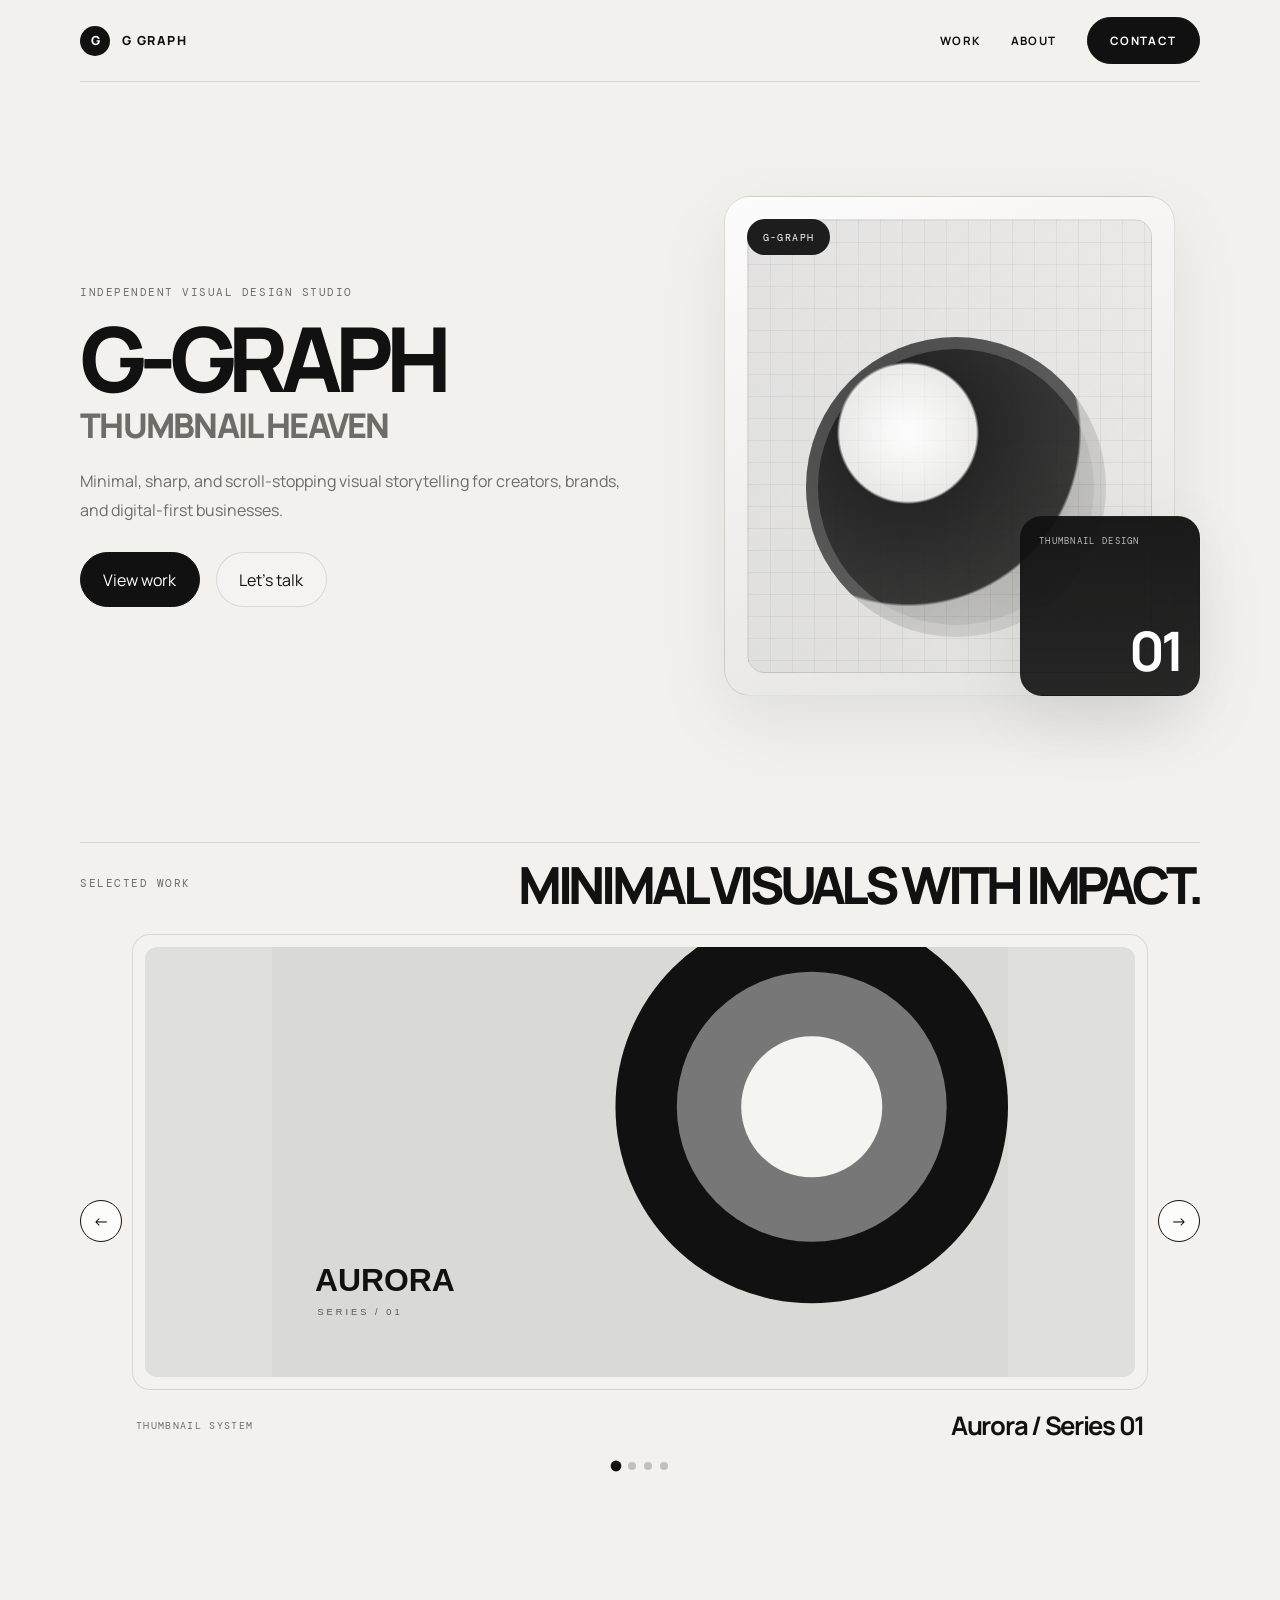
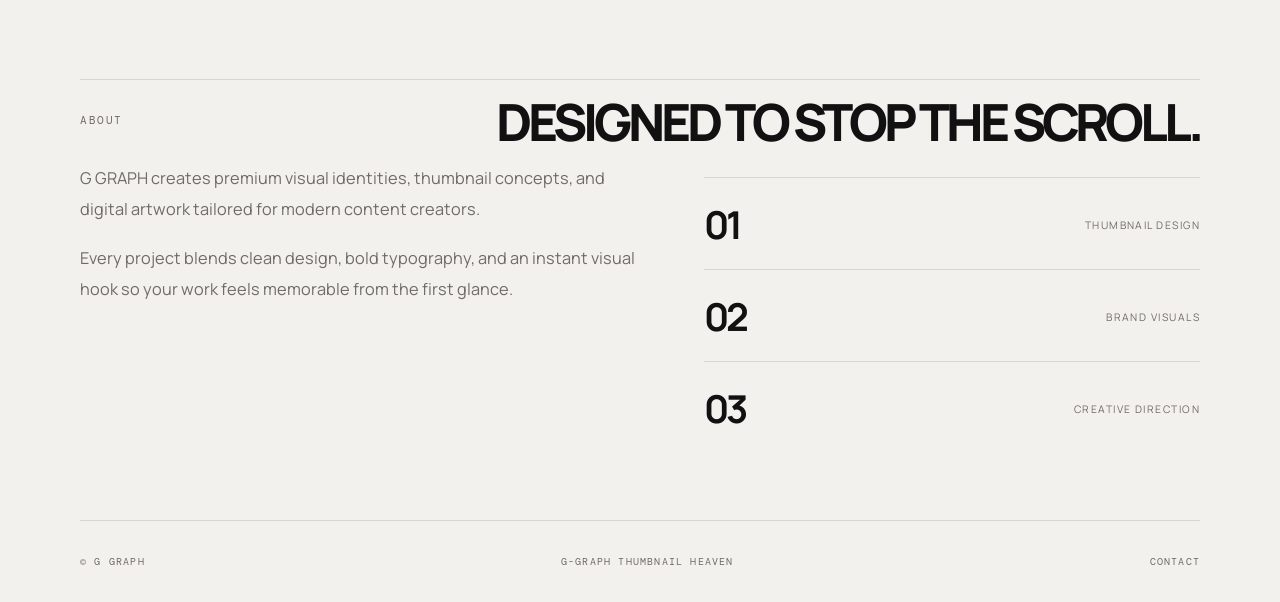
==== commit f615c0e3: "Final polished G GRAPH portfolio remake with responsive layout, motion, carousel, and click-to-zoom " ====
--- a/index.html
+++ b/index.html
@@ -3,7 +3,7 @@
   <head>
     <meta charset="UTF-8" />
     <meta name="viewport" content="width=device-width, initial-scale=1.0" />
-    <meta name="description" content="G GRAPH — minimalist portfolio for graphic design and thumbnail work." />
+    <meta name="description" content="G GRAPH — creator-focused graphic design portfolio and contact page." />
     <title>G GRAPH | Thumbnail Heaven</title>
     <link rel="preconnect" href="https://fonts.googleapis.com" />
     <link rel="preconnect" href="https://fonts.gstatic.com" crossorigin />
@@ -43,7 +43,7 @@
           </div>
         </div>
 
-        <div class="hero-visual" aria-label="Abstract visual showcase">
+        <div class="hero-visual" aria-label="Abstract design artwork">
           <div class="visual-card large-card">
             <div class="tag">G-GRAPH</div>
             <div class="grid-lines"></div>
@@ -68,8 +68,8 @@
 
           <div class="carousel-stage">
             <article class="slide is-active" data-title="Aurora / Series 01" data-type="Thumbnail system · 2026">
-              <button class="project-button" type="button" data-image="images/aurora.svg" data-alt="Aurora design artwork">
-                <img src="images/aurora.svg" alt="Aurora thumbnail design" />
+              <button class="project-button" type="button" data-image="images/aurora.svg" data-alt="Aurora series artwork">
+                <img src="images/aurora.svg" alt="Aurora series artwork" />
               </button>
               <div class="project-meta">
                 <span class="meta-tag">Thumbnail system</span>
@@ -78,8 +78,8 @@
             </article>
 
             <article class="slide" data-title="Mono Motion" data-type="Campaign art · 2026">
-              <button class="project-button" type="button" data-image="images/mono.svg" data-alt="Mono motion design artwork">
-                <img src="images/mono.svg" alt="Mono motion design artwork" />
+              <button class="project-button" type="button" data-image="images/mono.svg" data-alt="Mono motion artwork">
+                <img src="images/mono.svg" alt="Mono motion artwork" />
               </button>
               <div class="project-meta">
                 <span class="meta-tag">Campaign art</span>
@@ -88,8 +88,8 @@
             </article>
 
             <article class="slide" data-title="Echoes" data-type="Cover art · 2025">
-              <button class="project-button" type="button" data-image="images/echo.svg" data-alt="Echoes design artwork">
-                <img src="images/echo.svg" alt="Echoes design artwork" />
+              <button class="project-button" type="button" data-image="images/echo.svg" data-alt="Echoes artwork">
+                <img src="images/echo.svg" alt="Echoes artwork" />
               </button>
               <div class="project-meta">
                 <span class="meta-tag">Cover artwork</span>
@@ -98,8 +98,8 @@
             </article>
 
             <article class="slide" data-title="Frame of Mind" data-type="Creator identity · 2025">
-              <button class="project-button" type="button" data-image="images/frame.svg" data-alt="Frame of mind design artwork">
-                <img src="images/frame.svg" alt="Frame of mind design artwork" />
+              <button class="project-button" type="button" data-image="images/frame.svg" data-alt="Frame of mind artwork">
+                <img src="images/frame.svg" alt="Frame of mind artwork" />
               </button>
               <div class="project-meta">
                 <span class="meta-tag">Creator identity</span>
@@ -109,8 +109,7 @@
           </div>
 
           <button class="carousel-arrow next" type="button" aria-label="Next work">→</button>
-
-          <div class="carousel-dots" aria-label="Work navigation"></div>
+          <div class="carousel-dots" aria-label="Project navigation"></div>
         </div>
       </section>
 
--- a/styles.css
+++ b/styles.css
@@ -37,6 +37,7 @@
 
 img {
   display: block;
+  height: auto;
   max-width: 100%;
 }
 
@@ -147,7 +148,7 @@
 
 .hero {
   display: grid;
-  grid-template-columns: 1.05fr 0.95fr;
+  grid-template-columns: 1.08fr 0.92fr;
   gap: 30px;
   align-items: center;
   min-height: 680px;
@@ -232,7 +233,7 @@
   background:
     linear-gradient(rgba(17,17,17,0.05) 1px, transparent 1px),
     linear-gradient(90deg, rgba(17,17,17,0.05) 1px, transparent 1px),
-    linear-gradient(135deg, rgba(17,17,17,0.1), rgba(17,17,17,0.02));
+    linear-gradient(135deg, rgba(17,17,17,0.1), rgba(17,17,17,0));
   background-size: 22px 22px, 22px 22px, 100% 100%;
   border: 1px solid rgba(17, 17, 17, 0.08);
 }
@@ -479,7 +480,6 @@
 .about-points strong {
   font-size: clamp(2.2rem, 3vw, 3.5rem);
   letter-spacing: -0.08em;
-  font-family: 'Manrope', Arial, sans-serif;
 }
 
 .about-points span {
@@ -512,11 +512,6 @@
 .contact-page h1 {
   font-size: clamp(3rem, 6vw, 6rem);
   text-transform: uppercase;
-}
-
-.contact-page h1 em {
-  font-style: normal;
-  color: var(--muted);
 }
 
 .contact-grid {
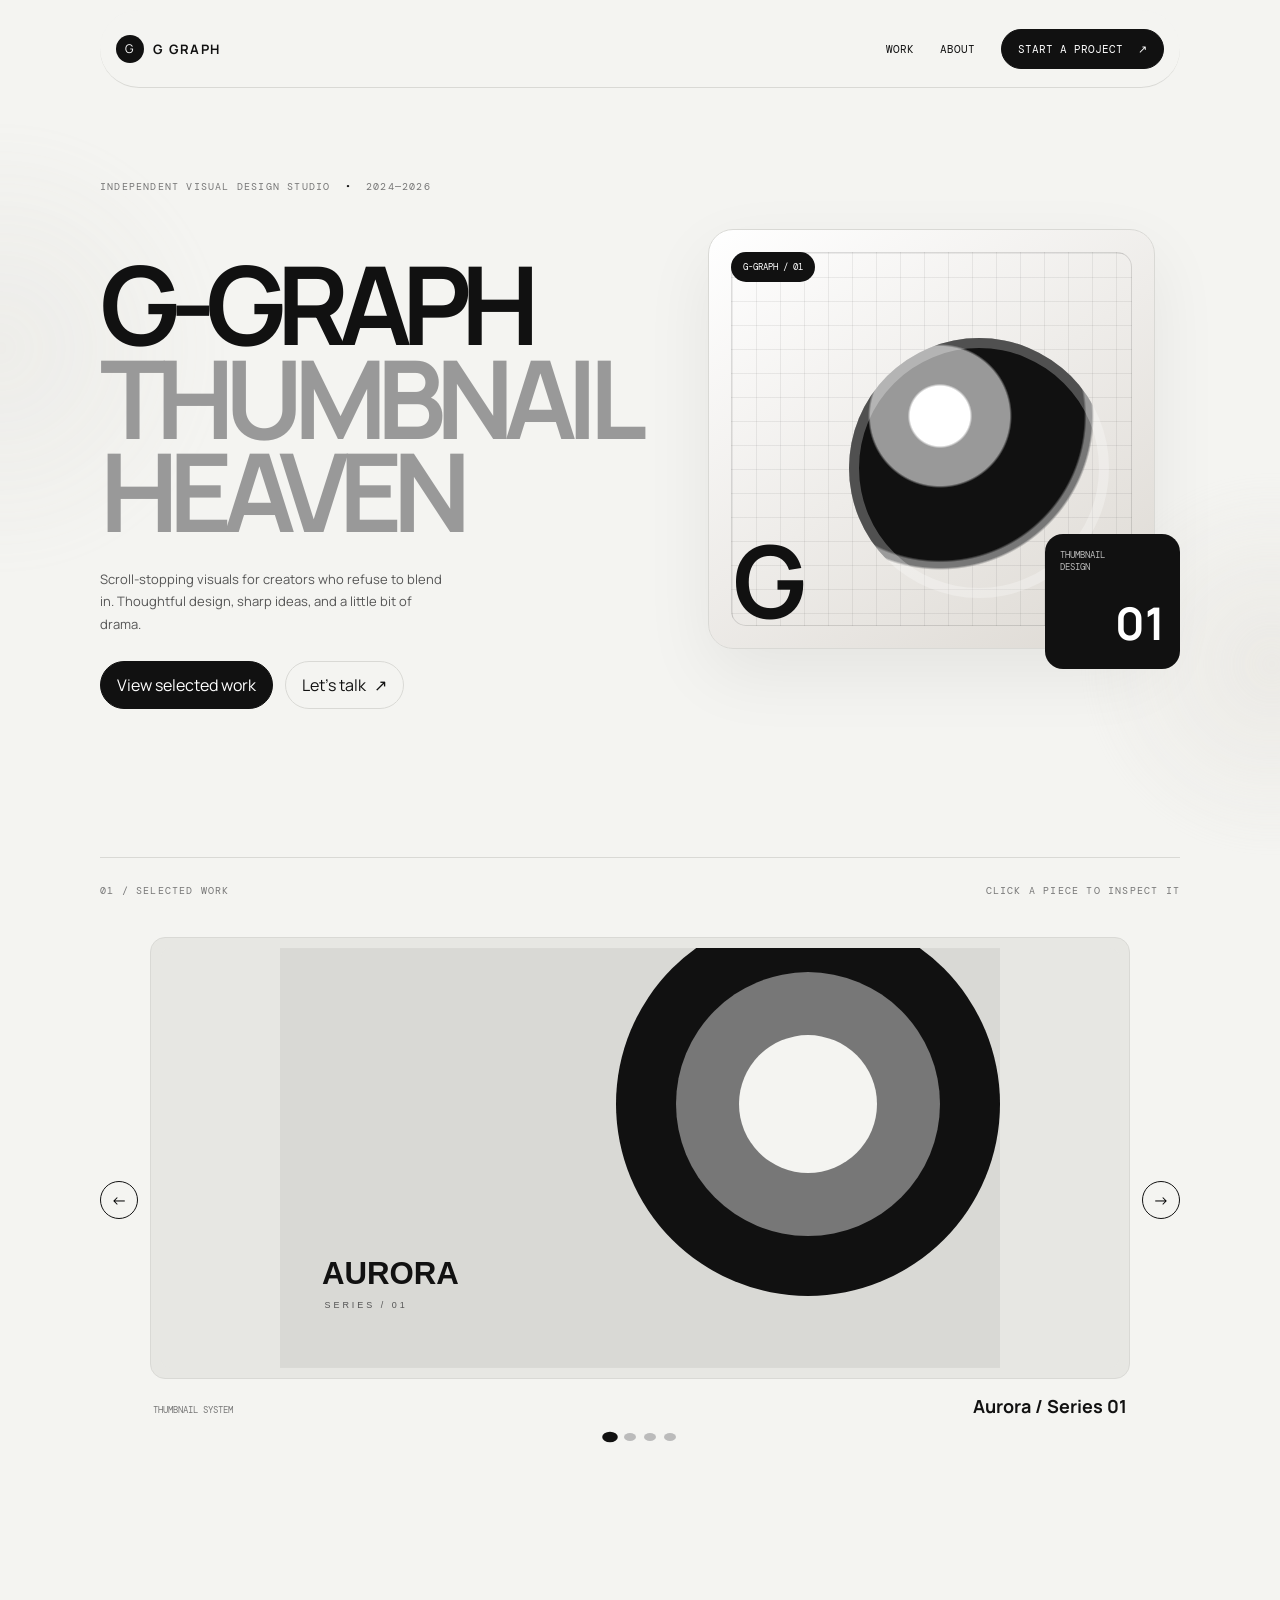
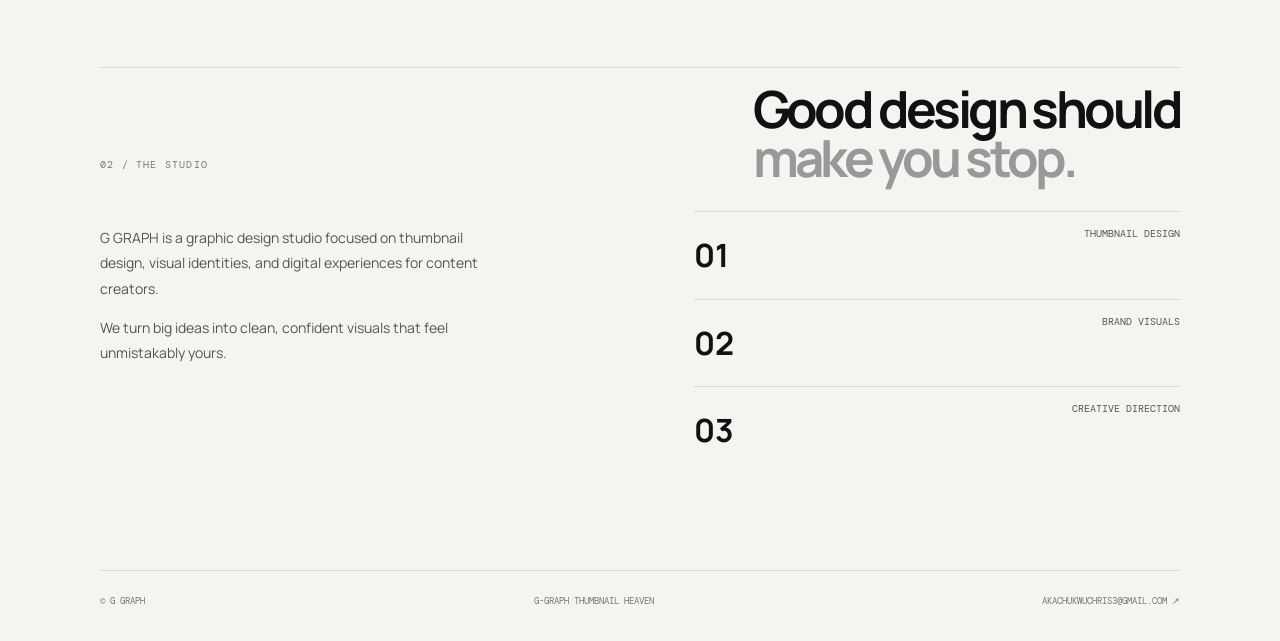
==== commit ec36da05: "Remake complete G GRAPH website with animated background, responsive navigation, carousel, real imag" ====
--- a/index.html
+++ b/index.html
@@ -1,167 +1,62 @@
 <!doctype html>
 <html lang="en">
-  <head>
-    <meta charset="UTF-8" />
-    <meta name="viewport" content="width=device-width, initial-scale=1.0" />
-    <meta name="description" content="G GRAPH — creator-focused graphic design portfolio and contact page." />
-    <title>G GRAPH | Thumbnail Heaven</title>
-    <link rel="preconnect" href="https://fonts.googleapis.com" />
-    <link rel="preconnect" href="https://fonts.gstatic.com" crossorigin />
-    <link href="https://fonts.googleapis.com/css2?family=DM+Mono:wght@400;500&family=Manrope:wght@400;500;600;700;800&display=swap" rel="stylesheet" />
-    <link rel="stylesheet" href="styles.css" />
-  </head>
-  <body>
-    <header class="site-header container">
-      <a href="index.html" class="brand" aria-label="G GRAPH home">
-        <span class="brand-mark">G</span>
-        <span class="brand-text">G GRAPH</span>
-      </a>
+<head>
+  <meta charset="UTF-8">
+  <meta name="viewport" content="width=device-width, initial-scale=1.0">
+  <meta name="description" content="G GRAPH — minimalist graphic design and thumbnail portfolio for creators.">
+  <title>G GRAPH — Thumbnail Heaven</title>
+  <link rel="preconnect" href="https://fonts.googleapis.com">
+  <link rel="preconnect" href="https://fonts.gstatic.com" crossorigin>
+  <link href="https://fonts.googleapis.com/css2?family=DM+Mono:wght@400;500&family=Manrope:wght@400;500;600;700;800&display=swap" rel="stylesheet">
+  <link rel="stylesheet" href="styles.css">
+  <link rel="stylesheet" href="enhancements.css">
+</head>
+<body>
+  <div class="ambient ambient-one"></div>
+  <div class="ambient ambient-two"></div>
 
-      <nav class="main-nav" aria-label="Main navigation">
+  <header class="site-header container">
+    <a class="brand" href="index.html" aria-label="G GRAPH home"><span>G</span><b>G GRAPH</b></a>
+    <nav class="nav" aria-label="Main navigation">
+      <button class="menu-toggle" type="button" aria-expanded="false" aria-controls="nav-links" aria-label="Open navigation"><span></span><span></span></button>
+      <div class="nav-links" id="nav-links">
         <a href="#work">Work</a>
         <a href="#about">About</a>
-        <a href="contact.html" class="button-link">Contact</a>
-      </nav>
-    </header>
+        <a class="nav-cta" href="contact.html">Start a project <span>↗</span></a>
+      </div>
+    </nav>
+  </header>
 
-    <main>
-      <section class="hero container reveal">
-        <div class="hero-copy">
-          <p class="eyebrow">Independent visual design studio</p>
-          <h1>
-            G-GRAPH
-            <span>THUMBNAIL HEAVEN</span>
-          </h1>
-          <p class="lead">
-            Minimal, sharp, and scroll-stopping visual storytelling for creators,
-            brands, and digital-first businesses.
-          </p>
+  <main>
+    <section class="hero container reveal">
+      <div class="hero-copy">
+        <p class="eyebrow">Independent visual design studio <span>•</span> 2024—2026</p>
+        <h1>G-GRAPH<br><em>THUMBNAIL HEAVEN</em></h1>
+        <p class="hero-text">Scroll-stopping visuals for creators who refuse to blend in. Thoughtful design, sharp ideas, and a little bit of drama.</p>
+        <div class="hero-actions"><a class="button-primary" href="#work">View selected work</a><a class="button-secondary" href="contact.html">Let’s talk <span>↗</span></a></div>
+      </div>
+      <div class="hero-art" aria-hidden="true"><div class="hero-art-main"><span class="art-label">G-GRAPH / 01</span><div class="art-grid"></div><div class="art-orbit"></div><strong>G</strong></div><div class="hero-art-note"><small>Thumbnail<br>design</small><b>01</b></div></div>
+    </section>
 
-          <div class="hero-actions">
-            <a href="#work" class="button-primary">View work</a>
-            <a href="contact.html" class="button-secondary">Let’s talk</a>
-          </div>
+    <section id="work" class="work container reveal">
+      <div class="section-heading"><p class="eyebrow">01 / Selected work</p><p class="mono">Click a piece to inspect it</p></div>
+      <div class="carousel" data-carousel>
+        <button class="carousel-arrow prev" type="button" aria-label="Previous project">←</button>
+        <div class="carousel-stage">
+          <article class="slide is-active" data-title="Aurora / Series 01" data-type="Thumbnail system · 2026"><button class="project-button" type="button" data-image="images/aurora.svg" data-alt="Aurora series artwork"><img src="images/aurora.svg" alt="Aurora series artwork"></button><div class="project-meta"><span>Thumbnail system</span><h2>Aurora / Series 01</h2></div></article>
+          <article class="slide" data-title="Mono Motion" data-type="Campaign art · 2026"><button class="project-button" type="button" data-image="images/mono.svg" data-alt="Mono motion artwork"><img src="images/mono.svg" alt="Mono motion artwork"></button><div class="project-meta"><span>Campaign art</span><h2>Mono Motion</h2></div></article>
+          <article class="slide" data-title="Echoes" data-type="Cover art · 2025"><button class="project-button" type="button" data-image="images/echo.svg" data-alt="Echoes artwork"><img src="images/echo.svg" alt="Echoes artwork"></button><div class="project-meta"><span>Cover artwork</span><h2>Echoes</h2></div></article>
+          <article class="slide" data-title="Frame of Mind" data-type="Creator identity · 2025"><button class="project-button" type="button" data-image="images/frame.svg" data-alt="Frame of mind artwork"><img src="images/frame.svg" alt="Frame of mind artwork"></button><div class="project-meta"><span>Creator identity</span><h2>Frame of Mind</h2></div></article>
         </div>
+        <button class="carousel-arrow next" type="button" aria-label="Next project">→</button><div class="carousel-dots" aria-label="Project navigation"></div>
+      </div>
+    </section>
 
-        <div class="hero-visual" aria-label="Abstract design artwork">
-          <div class="visual-card large-card">
-            <div class="tag">G-GRAPH</div>
-            <div class="grid-lines"></div>
-            <div class="ring"></div>
-          </div>
+    <section id="about" class="about container reveal"><div class="section-heading"><p class="eyebrow">02 / The studio</p><h2>Good design should<br><em>make you stop.</em></h2></div><div class="about-grid"><div><p>G GRAPH is a graphic design studio focused on thumbnail design, visual identities, and digital experiences for content creators.</p><p>We turn big ideas into clean, confident visuals that feel unmistakably yours.</p></div><div class="about-points"><div><b>01</b><span>Thumbnail design</span></div><div><b>02</b><span>Brand visuals</span></div><div><b>03</b><span>Creative direction</span></div></div></div></section>
+  </main>
 
-          <div class="visual-card small-card">
-            <span>Thumbnail design</span>
-            <strong>01</strong>
-          </div>
-        </div>
-      </section>
-
-      <section id="work" class="portfolio container reveal">
-        <div class="section-header">
-          <p class="eyebrow">Selected work</p>
-          <h2>Minimal visuals with impact.</h2>
-        </div>
-
-        <div class="carousel" data-carousel>
-          <button class="carousel-arrow prev" type="button" aria-label="Previous work">←</button>
-
-          <div class="carousel-stage">
-            <article class="slide is-active" data-title="Aurora / Series 01" data-type="Thumbnail system · 2026">
-              <button class="project-button" type="button" data-image="images/aurora.svg" data-alt="Aurora series artwork">
-                <img src="images/aurora.svg" alt="Aurora series artwork" />
-              </button>
-              <div class="project-meta">
-                <span class="meta-tag">Thumbnail system</span>
-                <h3>Aurora / Series 01</h3>
-              </div>
-            </article>
-
-            <article class="slide" data-title="Mono Motion" data-type="Campaign art · 2026">
-              <button class="project-button" type="button" data-image="images/mono.svg" data-alt="Mono motion artwork">
-                <img src="images/mono.svg" alt="Mono motion artwork" />
-              </button>
-              <div class="project-meta">
-                <span class="meta-tag">Campaign art</span>
-                <h3>Mono Motion</h3>
-              </div>
-            </article>
-
-            <article class="slide" data-title="Echoes" data-type="Cover art · 2025">
-              <button class="project-button" type="button" data-image="images/echo.svg" data-alt="Echoes artwork">
-                <img src="images/echo.svg" alt="Echoes artwork" />
-              </button>
-              <div class="project-meta">
-                <span class="meta-tag">Cover artwork</span>
-                <h3>Echoes</h3>
-              </div>
-            </article>
-
-            <article class="slide" data-title="Frame of Mind" data-type="Creator identity · 2025">
-              <button class="project-button" type="button" data-image="images/frame.svg" data-alt="Frame of mind artwork">
-                <img src="images/frame.svg" alt="Frame of mind artwork" />
-              </button>
-              <div class="project-meta">
-                <span class="meta-tag">Creator identity</span>
-                <h3>Frame of Mind</h3>
-              </div>
-            </article>
-          </div>
-
-          <button class="carousel-arrow next" type="button" aria-label="Next work">→</button>
-          <div class="carousel-dots" aria-label="Project navigation"></div>
-        </div>
-      </section>
-
-      <section id="about" class="about container reveal">
-        <div class="section-header narrow-gap">
-          <p class="eyebrow">About</p>
-          <h2>Designed to stop the scroll.</h2>
-        </div>
-
-        <div class="about-grid">
-          <div class="about-copy">
-            <p>
-              G GRAPH creates premium visual identities, thumbnail concepts, and
-              digital artwork tailored for modern content creators.
-            </p>
-            <p>
-              Every project blends clean design, bold typography, and an instant
-              visual hook so your work feels memorable from the first glance.
-            </p>
-          </div>
-
-          <div class="about-points">
-            <div><strong>01</strong><span>Thumbnail design</span></div>
-            <div><strong>02</strong><span>Brand visuals</span></div>
-            <div><strong>03</strong><span>Creative direction</span></div>
-          </div>
-        </div>
-      </section>
-    </main>
-
-    <footer class="site-footer container">
-      <p>© G GRAPH</p>
-      <p>G-GRAPH THUMBNAIL HEAVEN</p>
-      <a href="contact.html">Contact</a>
-    </footer>
-
-    <div class="lightbox" aria-hidden="true" role="dialog" aria-modal="true" aria-label="Expanded project image">
-      <button class="lightbox-close" type="button" aria-label="Close image">×</button>
-
-      <div class="lightbox-panel">
-        <div class="lightbox-stage">
-          <img src="" alt="Expanded project preview" />
-          <span class="lightbox-tip">Move your cursor to zoom in</span>
-        </div>
-
-        <div class="lightbox-meta">
-          <strong></strong>
-          <span></span>
-        </div>
-      </div>
-    </div>
-
-    <script src="script.js"></script>
-  </body>
+  <footer class="footer container"><span>© G GRAPH</span><span>G-GRAPH THUMBNAIL HEAVEN</span><a href="mailto:akachukwuchris3@gmail.com">akachukwuchris3@gmail.com ↗</a></footer>
+  <div class="lightbox" aria-hidden="true" role="dialog" aria-modal="true" aria-label="Expanded artwork"><button class="lightbox-close" type="button" aria-label="Close artwork">×</button><div class="lightbox-panel"><div class="lightbox-stage"><img src="" alt=""><span>Move your cursor over the artwork to zoom</span></div><div class="lightbox-caption"><strong></strong><small></small></div></div></div>
+  <script src="script.js"></script>
+</body>
 </html>
--- a/styles.css
+++ b/styles.css
@@ -1,790 +1 @@
-:root {
-  --bg: #f3f1ee;
-  --panel: #efeee9;
-  --card: #faf9f7;
-  --ink: #111111;
-  --muted: #6f6b67;
-  --line: rgba(17, 17, 17, 0.12);
-  --soft: #dfe0db;
-  --soft-2: #c1bdb7;
-  --white: #ffffff;
-}
-
-* {
-  box-sizing: border-box;
-}
-
-html {
-  scroll-behavior: smooth;
-}
-
-body {
-  margin: 0;
-  background: var(--bg);
-  color: var(--ink);
-  font-family: 'Manrope', Arial, sans-serif;
-  overflow-x: hidden;
-}
-
-body.modal-open {
-  overflow: hidden;
-}
-
-a {
-  color: inherit;
-  text-decoration: none;
-}
-
-img {
-  display: block;
-  height: auto;
-  max-width: 100%;
-}
-
-button {
-  font: inherit;
-}
-
-.container {
-  width: min(1120px, calc(100% - 40px));
-  margin: 0 auto;
-}
-
-.site-header {
-  display: flex;
-  align-items: center;
-  justify-content: space-between;
-  min-height: 82px;
-  border-bottom: 1px solid var(--line);
-}
-
-.brand {
-  display: inline-flex;
-  align-items: center;
-  gap: 12px;
-  font-size: 0.78rem;
-  font-weight: 800;
-  letter-spacing: 0.12em;
-  text-transform: uppercase;
-}
-
-.brand-mark {
-  width: 30px;
-  height: 30px;
-  border-radius: 50%;
-  background: var(--ink);
-  color: var(--white);
-  display: grid;
-  place-items: center;
-  font-size: 0.78rem;
-  letter-spacing: 0;
-}
-
-.main-nav {
-  display: flex;
-  align-items: center;
-  gap: 30px;
-  font-size: 0.72rem;
-  font-weight: 700;
-  letter-spacing: 0.12em;
-  text-transform: uppercase;
-}
-
-.main-nav a {
-  position: relative;
-}
-
-.main-nav a::after {
-  content: "";
-  position: absolute;
-  left: 0;
-  bottom: -8px;
-  width: 100%;
-  height: 1px;
-  background: var(--ink);
-  transform: scaleX(0);
-  transform-origin: left;
-  transition: transform 0.25s ease;
-}
-
-.main-nav a:hover::after,
-.main-nav a:focus-visible::after {
-  transform: scaleX(1);
-}
-
-.button-link,
-.button-primary,
-.button-secondary {
-  display: inline-flex;
-  align-items: center;
-  justify-content: center;
-  border-radius: 999px;
-  transition: transform 0.2s ease, box-shadow 0.2s ease;
-}
-
-.button-link,
-.button-primary {
-  background: var(--ink);
-  color: var(--white);
-  padding: 0.95rem 1.4rem;
-  border: 1px solid var(--ink);
-}
-
-.button-secondary {
-  padding: 0.95rem 1.4rem;
-  border: 1px solid var(--line);
-  background: rgba(255, 255, 255, 0.18);
-}
-
-.button-link:hover,
-.button-primary:hover,
-.button-secondary:hover,
-.button-link:focus-visible,
-.button-primary:focus-visible,
-.button-secondary:focus-visible {
-  transform: translateY(-1px);
-  box-shadow: 0 12px 22px rgba(17, 17, 17, 0.08);
-}
-
-.hero {
-  display: grid;
-  grid-template-columns: 1.08fr 0.92fr;
-  gap: 30px;
-  align-items: center;
-  min-height: 680px;
-  padding-top: 74px;
-  padding-bottom: 26px;
-}
-
-.eyebrow {
-  margin: 0 0 18px;
-  color: var(--muted);
-  font-family: 'DM Mono', monospace;
-  font-size: 0.68rem;
-  letter-spacing: 0.14em;
-  text-transform: uppercase;
-}
-
-.hero h1,
-.about h2,
-.section-header h2,
-.contact-page h1 {
-  margin: 0;
-  font-family: 'Manrope', Arial, sans-serif;
-  font-weight: 800;
-  letter-spacing: -0.08em;
-  line-height: 0.92;
-}
-
-.hero h1 {
-  font-size: clamp(3.6rem, 7vw, 8.3rem);
-  text-transform: uppercase;
-}
-
-.hero h1 span {
-  display: block;
-  color: var(--muted);
-  font-size: 0.38em;
-  letter-spacing: -0.05em;
-  margin-top: 10px;
-}
-
-.lead {
-  max-width: 560px;
-  margin: 26px 0 0;
-  font-size: 1rem;
-  line-height: 1.8;
-  color: var(--muted);
-}
-
-.hero-actions {
-  display: flex;
-  gap: 16px;
-  flex-wrap: wrap;
-  margin-top: 28px;
-}
-
-.hero-visual {
-  position: relative;
-  min-height: 520px;
-  display: flex;
-  align-items: center;
-  justify-content: center;
-}
-
-.visual-card {
-  position: relative;
-  box-shadow: 0 25px 75px rgba(17, 17, 17, 0.08);
-  border: 1px solid var(--line);
-}
-
-.large-card {
-  width: min(90%, 560px);
-  height: 500px;
-  border-radius: 26px;
-  background: linear-gradient(160deg, rgba(255,255,255,0.8), rgba(223,224,219,0.8));
-  overflow: hidden;
-}
-
-.grid-lines {
-  position: absolute;
-  inset: 22px;
-  border-radius: 18px;
-  background:
-    linear-gradient(rgba(17,17,17,0.05) 1px, transparent 1px),
-    linear-gradient(90deg, rgba(17,17,17,0.05) 1px, transparent 1px),
-    linear-gradient(135deg, rgba(17,17,17,0.1), rgba(17,17,17,0));
-  background-size: 22px 22px, 22px 22px, 100% 100%;
-  border: 1px solid rgba(17, 17, 17, 0.08);
-}
-
-.tag {
-  position: absolute;
-  top: 22px;
-  left: 22px;
-  z-index: 2;
-  background: rgba(17, 17, 17, 0.94);
-  color: var(--white);
-  padding: 0.72rem 1rem;
-  font-family: 'DM Mono', monospace;
-  font-size: 0.62rem;
-  letter-spacing: 0.14em;
-  text-transform: uppercase;
-  border-radius: 999px;
-}
-
-.ring {
-  position: absolute;
-  right: 68px;
-  bottom: 58px;
-  width: 300px;
-  height: 300px;
-  border-radius: 50%;
-  background: radial-gradient(circle at 34% 32%, rgba(255,255,255,0.96), rgba(255,255,255,0.24) 24%, rgba(17,17,17,0.9) 25%, rgba(17,17,17,0.82) 60%, rgba(17,17,17,0.2) 61%, rgba(17,17,17,0.08) 100%);
-  box-shadow: inset 0 0 0 12px rgba(255, 255, 255, 0.18);
-}
-
-.small-card {
-  position: absolute;
-  right: 0;
-  bottom: 10px;
-  width: 180px;
-  height: 180px;
-  border-radius: 22px;
-  background: linear-gradient(180deg, rgba(17,17,17,0.96), rgba(17,17,17,0.9));
-  color: var(--white);
-  display: flex;
-  flex-direction: column;
-  justify-content: space-between;
-  padding: 18px;
-  z-index: 2;
-}
-
-.small-card span {
-  font-family: 'DM Mono', monospace;
-  font-size: 0.58rem;
-  letter-spacing: 0.14em;
-  text-transform: uppercase;
-  color: rgba(255,255,255,0.7);
-}
-
-.small-card strong {
-  align-self: flex-end;
-  font-size: 3.4rem;
-  line-height: 1;
-  letter-spacing: -0.07em;
-}
-
-.portfolio,
-.about,
-.contact-page {
-  padding-top: 80px;
-  padding-bottom: 85px;
-}
-
-.section-header {
-  display: flex;
-  justify-content: space-between;
-  align-items: end;
-  gap: 16px;
-  padding-top: 18px;
-  border-top: 1px solid var(--line);
-  margin-bottom: 26px;
-}
-
-.section-header h2 {
-  font-size: clamp(2.2rem, 4vw, 4.2rem);
-  text-transform: uppercase;
-}
-
-.narrow-gap {
-  margin-bottom: 18px;
-}
-
-.carousel {
-  position: relative;
-  padding: 0 52px 44px;
-}
-
-.carousel-stage {
-  position: relative;
-  min-height: 510px;
-}
-
-.slide {
-  display: none;
-  animation: fadeSlide 0.5s ease;
-}
-
-.slide.is-active {
-  display: block;
-}
-
-.project-button {
-  width: 100%;
-  background: rgba(255,255,255,0.08);
-  border: 1px solid var(--line);
-  border-radius: 18px;
-  padding: 12px;
-  cursor: zoom-in;
-  overflow: hidden;
-  transition: transform 0.25s ease, box-shadow 0.25s ease;
-}
-
-.project-button:hover,
-.project-button:focus-visible {
-  transform: translateY(-2px);
-  box-shadow: 0 18px 32px rgba(17,17,17,0.06);
-}
-
-.project-button img {
-  width: 100%;
-  height: 430px;
-  object-fit: contain;
-  border-radius: 12px;
-  background: var(--soft);
-  transition: transform 0.45s ease;
-}
-
-.project-button:hover img,
-.project-button:focus-visible img {
-  transform: scale(1.025);
-}
-
-.project-meta {
-  display: flex;
-  align-items: center;
-  justify-content: space-between;
-  gap: 12px;
-  padding: 18px 4px 0;
-}
-
-.meta-tag {
-  font-family: 'DM Mono', monospace;
-  font-size: 0.6rem;
-  letter-spacing: 0.14em;
-  text-transform: uppercase;
-  color: var(--muted);
-}
-
-.project-meta h3 {
-  margin: 0;
-  font-size: clamp(1.15rem, 2vw, 1.8rem);
-  letter-spacing: -0.05em;
-}
-
-.carousel-arrow {
-  position: absolute;
-  top: calc(50% - 24px);
-  width: 42px;
-  height: 42px;
-  border-radius: 50%;
-  border: 1px solid var(--ink);
-  background: rgba(255,255,255,0.78);
-  cursor: pointer;
-  z-index: 2;
-  transition: transform 0.2s ease, background 0.2s ease, color 0.2s ease;
-}
-
-.carousel-arrow:hover,
-.carousel-arrow:focus-visible {
-  background: var(--ink);
-  color: var(--white);
-  transform: scale(1.08);
-}
-
-.carousel-arrow.prev {
-  left: 0;
-}
-
-.carousel-arrow.next {
-  right: 0;
-}
-
-.carousel-dots {
-  display: flex;
-  justify-content: center;
-  gap: 8px;
-  margin-top: 18px;
-}
-
-.carousel-dot {
-  width: 8px;
-  height: 8px;
-  border: 0;
-  border-radius: 50%;
-  background: rgba(17,17,17,0.22);
-  cursor: pointer;
-  padding: 0;
-  transition: transform 0.2s ease, background 0.2s ease;
-}
-
-.carousel-dot.active {
-  background: var(--ink);
-  transform: scale(1.35);
-}
-
-.about-grid {
-  display: grid;
-  grid-template-columns: 1.08fr 0.92fr;
-  gap: 42px;
-  align-items: start;
-}
-
-.about-copy {
-  max-width: 560px;
-}
-
-.about-copy p {
-  margin: 0 0 18px;
-  color: var(--muted);
-  line-height: 1.9;
-  font-size: 1.02rem;
-}
-
-.about-points {
-  display: grid;
-  gap: 18px;
-  padding-top: 14px;
-}
-
-.about-points div {
-  display: flex;
-  align-items: center;
-  justify-content: space-between;
-  gap: 16px;
-  padding-top: 20px;
-  border-top: 1px solid var(--line);
-}
-
-.about-points strong {
-  font-size: clamp(2.2rem, 3vw, 3.5rem);
-  letter-spacing: -0.08em;
-}
-
-.about-points span {
-  flex: 1;
-  text-align: right;
-  text-transform: uppercase;
-  letter-spacing: 0.14em;
-  font-size: 0.65rem;
-  color: var(--muted);
-}
-
-.site-footer {
-  display: flex;
-  align-items: center;
-  justify-content: space-between;
-  gap: 24px;
-  min-height: 82px;
-  border-top: 1px solid var(--line);
-  font-family: 'DM Mono', monospace;
-  font-size: 0.62rem;
-  text-transform: uppercase;
-  letter-spacing: 0.12em;
-  color: var(--muted);
-}
-
-.contact-page {
-  padding-top: 54px;
-}
-
-.contact-page h1 {
-  font-size: clamp(3rem, 6vw, 6rem);
-  text-transform: uppercase;
-}
-
-.contact-grid {
-  display: grid;
-  grid-template-columns: 0.9fr 1.1fr;
-  gap: 38px;
-  margin-top: 36px;
-}
-
-.contact-intro {
-  margin: 0 0 28px;
-  color: var(--muted);
-  line-height: 1.8;
-  font-size: 1.05rem;
-}
-
-.contact-details {
-  display: grid;
-  gap: 10px;
-  font-family: 'DM Mono', monospace;
-  font-size: 0.72rem;
-  letter-spacing: 0.08em;
-  text-transform: uppercase;
-}
-
-.contact-form {
-  display: grid;
-  gap: 20px;
-  background: rgba(255,255,255,0.16);
-  border: 1px solid var(--line);
-  border-radius: 22px;
-  padding: 22px 20px;
-}
-
-.contact-form label {
-  display: grid;
-  gap: 10px;
-  color: var(--muted);
-  font-family: 'DM Mono', monospace;
-  font-size: 0.62rem;
-  letter-spacing: 0.12em;
-  text-transform: uppercase;
-}
-
-.contact-form input,
-.contact-form textarea {
-  width: 100%;
-  border: 1px solid rgba(17,17,17,0.15);
-  border-radius: 12px;
-  background: rgba(255,255,255,0.2);
-  padding: 12px 14px;
-  font: inherit;
-  color: var(--ink);
-}
-
-.contact-form textarea {
-  resize: vertical;
-  min-height: 140px;
-}
-
-.contact-form input:focus,
-.contact-form textarea:focus {
-  outline: none;
-  border-color: rgba(17,17,17,0.3);
-  box-shadow: 0 0 0 3px rgba(17,17,17,0.04);
-}
-
-.lightbox {
-  position: fixed;
-  inset: 0;
-  background: rgba(17,17,17,0.9);
-  display: grid;
-  place-items: center;
-  padding: 28px;
-  opacity: 0;
-  visibility: hidden;
-  transition: opacity 0.25s ease, visibility 0.25s ease;
-  z-index: 30;
-}
-
-.lightbox.open {
-  opacity: 1;
-  visibility: visible;
-}
-
-.lightbox-panel {
-  position: relative;
-  width: min(930px, 90vw);
-}
-
-.lightbox-close {
-  position: absolute;
-  right: 24px;
-  top: 18px;
-  background: rgba(255,255,255,0.1);
-  color: var(--white);
-  border: 1px solid rgba(255,255,255,0.2);
-  width: 40px;
-  height: 40px;
-  border-radius: 50%;
-  font-size: 1.8rem;
-  cursor: pointer;
-}
-
-.lightbox-stage {
-  position: relative;
-  width: min(930px, 90vw);
-  height: min(70vh, 700px);
-  background: #ddd;
-  border-radius: 14px;
-  overflow: hidden;
-  cursor: zoom-in;
-  display: grid;
-  place-items: center;
-}
-
-.lightbox-stage img {
-  width: 100%;
-  height: 100%;
-  object-fit: contain;
-  background: rgba(255,255,255,0.09);
-  transform-origin: var(--zoom-x, 50%) var(--zoom-y, 50%);
-  transform: scale(1);
-  transition: transform 0.15s ease;
-}
-
-.lightbox-stage:hover img {
-  transform: scale(2.2);
-}
-
-.lightbox-tip {
-  position: absolute;
-  left: 50%;
-  bottom: 16px;
-  transform: translateX(-50%);
-  background: rgba(17,17,17,0.7);
-  border: 1px solid rgba(255,255,255,0.18);
-  color: var(--white);
-  padding: 0.6rem 0.8rem;
-  font-family: 'DM Mono', monospace;
-  font-size: 0.58rem;
-  letter-spacing: 0.12em;
-  text-transform: uppercase;
-  border-radius: 99px;
-  white-space: nowrap;
-}
-
-.lightbox-meta {
-  display: flex;
-  justify-content: space-between;
-  align-items: center;
-  gap: 18px;
-  margin-top: 16px;
-  color: var(--white);
-}
-
-.lightbox-meta strong {
-  font-size: 1.2rem;
-  letter-spacing: -0.04em;
-}
-
-.lightbox-meta span {
-  font-family: 'DM Mono', monospace;
-  font-size: 0.58rem;
-  letter-spacing: 0.12em;
-  text-transform: uppercase;
-  color: rgba(255,255,255,0.7);
-}
-
-.reveal {
-  opacity: 0;
-  transform: translateY(24px);
-  transition: opacity 0.8s ease, transform 0.8s ease;
-}
-
-.reveal.visible {
-  opacity: 1;
-  transform: none;
-}
-
-@keyframes fadeSlide {
-  from {
-    opacity: 0;
-    transform: translateX(18px);
-  }
-  to {
-    opacity: 1;
-    transform: translateX(0);
-  }
-}
-
-@media (max-width: 820px) {
-  .hero,
-  .about-grid,
-  .contact-grid {
-    grid-template-columns: 1fr;
-  }
-
-  .hero {
-    min-height: auto;
-    padding-top: 52px;
-  }
-
-  .hero-visual {
-    min-height: 420px;
-  }
-
-  .large-card {
-    height: 380px;
-  }
-
-  .small-card {
-    width: 140px;
-    height: 140px;
-  }
-
-  .carousel {
-    padding: 0 38px 38px;
-  }
-
-  .project-button img {
-    height: 340px;
-  }
-
-  .site-footer {
-    flex-wrap: wrap;
-    padding: 18px 0;
-  }
-}
-
-@media (max-width: 560px) {
-  .main-nav {
-    gap: 14px;
-    font-size: 0.56rem;
-  }
-
-  .brand-text {
-    display: none;
-  }
-
-  .hero-actions {
-    flex-direction: column;
-    align-items: stretch;
-  }
-
-  .button-link,
-  .button-primary,
-  .button-secondary {
-    width: 100%;
-  }
-
-  .carousel {
-    padding: 0 28px 30px;
-  }
-
-  .project-button img {
-    height: 290px;
-  }
-
-  .lightbox {
-    padding: 14px;
-  }
-
-  .lightbox-stage {
-    height: 60vh;
-  }
-
-  .lightbox-meta {
-    display: block;
-  }
-
-  .lightbox-meta span {
-    display: block;
-    margin-top: 8px;
-  }
-}
+:root{--ink:#111;--muted:#777;--line:#d9d9d5;--paper:#f4f4f1;--soft:#e7e7e3;--white:#fff}*{box-sizing:border-box}html{scroll-behavior:smooth}body{margin:0;background:var(--paper);color:var(--ink);font-family:Manrope,Arial,sans-serif;overflow-x:hidden}body.modal-open{overflow:hidden}a{color:inherit;text-decoration:none}button{font:inherit}.container{width:min(1080px,calc(100% - 44px));margin:auto}.site-header{height:78px;display:flex;align-items:center;justify-content:space-between;border-bottom:1px solid var(--line);position:sticky;top:10px;z-index:10;background:rgba(244,244,241,.78);backdrop-filter:blur(14px);border-radius:40px;padding:0 16px}.brand{display:flex;align-items:center;gap:9px;font-size:13px;letter-spacing:.1em}.brand>span{display:grid;place-items:center;background:var(--ink);color:var(--white);border-radius:50%;width:28px;height:28px;font-size:12px}.nav-links{display:flex;align-items:center;gap:26px;font:11px 'DM Mono';text-transform:uppercase}.nav-cta,.button-primary{background:var(--ink);color:var(--white);border-radius:30px;padding:12px 16px;border:1px solid var(--ink)}.nav-cta span,.button-secondary span{margin-left:8px}.menu-toggle{display:none}.hero{min-height:610px;padding:92px 0 70px;display:grid;grid-template-columns:1.05fr .95fr;gap:35px;align-items:center}.eyebrow,.mono{color:var(--muted);font:10px 'DM Mono';letter-spacing:.12em;text-transform:uppercase}.eyebrow span{color:var(--ink);margin:0 7px}.hero h1{font-size:clamp(48px,8.5vw,112px);line-height:.86;letter-spacing:-.09em;margin:64px 0 30px}.hero h1 em,.section-heading h2 em{color:#999;font-style:normal}.hero-text{max-width:350px;color:#555;font-size:13px;line-height:1.75}.hero-actions{display:flex;gap:12px;flex-wrap:wrap;margin-top:25px}.button-primary,.button-secondary{display:inline-flex;align-items:center;justify-content:center;transition:transform .25s,box-shadow .25s}.button-secondary{padding:12px 16px;border:1px solid var(--line);border-radius:30px}.button-primary:hover,.button-secondary:hover,.nav-cta:hover{transform:translateY(-2px);box-shadow:0 12px 25px #1111}.hero-art{position:relative;min-height:460px;display:grid;place-items:center}.hero-art-main{width:min(90%,450px);height:420px;border:1px solid var(--line);border-radius:25px;position:relative;overflow:hidden;background:linear-gradient(145deg,#fff,#ddd9d3);box-shadow:0 25px 70px #1111}.art-label{position:absolute;z-index:2;top:22px;left:22px;background:var(--ink);color:#fff;border-radius:20px;padding:9px 12px;font:9px 'DM Mono'}.art-grid{position:absolute;inset:22px;border:1px solid #1112;border-radius:15px;background:linear-gradient(#1111 1px,transparent 1px),linear-gradient(90deg,#1111 1px,transparent 1px);background-size:24px 24px}.art-orbit{position:absolute;width:260px;height:260px;right:45px;bottom:50px;border-radius:50%;background:radial-gradient(circle at 35% 30%,#fff 0 12%,#999 13% 28%,#111 29% 58%,#777 59% 61%,transparent 62%);box-shadow:inset 0 0 0 10px #fff4}.hero-art-main>strong{position:absolute;bottom:18px;left:24px;font-size:100px;line-height:1;color:#111}.hero-art-note{position:absolute;right:0;bottom:0;width:135px;height:135px;padding:15px;background:var(--ink);color:#fff;border-radius:18px;display:flex;flex-direction:column;justify-content:space-between}.hero-art-note small{font:9px 'DM Mono';text-transform:uppercase;color:#bbb}.hero-art-note b{font-size:45px;align-self:end}.work,.about{padding:78px 0 110px}.section-heading{border-top:1px solid var(--line);padding-top:16px;margin-bottom:30px;display:flex;justify-content:space-between;align-items:end;gap:20px}.section-heading h2{font-size:clamp(34px,4vw,60px);letter-spacing:-.07em;line-height:.95;margin:0}.carousel{position:relative;padding:0 50px 38px}.carousel-stage{min-height:480px}.slide{display:none;animation:slideIn .45s ease}.slide.is-active{display:block}.project-button{display:block;width:100%;padding:10px;border:1px solid var(--line);border-radius:15px;background:var(--soft);cursor:zoom-in;overflow:hidden}.project-button img{display:block;width:100%;height:420px;object-fit:contain;border-radius:9px;background:var(--soft);transition:transform .45s}.project-button:hover img{transform:scale(1.025)}.project-meta{display:flex;justify-content:space-between;align-items:baseline;gap:20px;padding:15px 3px}.project-meta span{font:9px 'DM Mono';color:var(--muted);text-transform:uppercase}.project-meta h2{font-size:18px;margin:0}.carousel-arrow{position:absolute;top:45%;z-index:2;width:38px;height:38px;border:1px solid var(--ink);background:var(--paper);border-radius:50%;cursor:pointer;transition:.2s}.carousel-arrow:hover{background:var(--ink);color:#fff;transform:scale(1.08)}.prev{left:0}.next{right:0}.carousel-dots{display:flex;justify-content:center;gap:8px}.carousel-dot{width:8px;height:8px;border:0;border-radius:50%;background:#bbb;cursor:pointer}.carousel-dot.active{background:var(--ink);transform:scale(1.3)}.about-grid{display:grid;grid-template-columns:1fr 1fr;gap:10%;font-size:14px;color:#555;line-height:1.8}.about-grid>div:first-child{max-width:400px}.about-points{display:grid;gap:14px}.about-points div{display:flex;justify-content:space-between;border-top:1px solid var(--line);padding-top:15px}.about-points b{font-size:32px;color:var(--ink)}.about-points span{font:10px 'DM Mono';text-transform:uppercase}.footer{border-top:1px solid var(--line);padding:24px 0 34px;display:flex;justify-content:space-between;gap:15px;font:9px 'DM Mono';text-transform:uppercase;color:var(--muted)}.reveal{opacity:0;transform:translateY(24px);transition:opacity .8s,transform .8s}.reveal.visible{opacity:1;transform:none}.lightbox{position:fixed;inset:0;z-index:30;background:#111e;display:grid;place-items:center;padding:25px;opacity:0;visibility:hidden;transition:.25s}.lightbox.open{opacity:1;visibility:visible}.lightbox-panel{width:min(900px,92vw)}.lightbox-close{position:fixed;right:22px;top:15px;width:40px;height:40px;border:1px solid #fff5;border-radius:50%;background:#fff1;color:#fff;font-size:28px;cursor:pointer}.lightbox-stage{height:min(70vh,680px);position:relative;overflow:hidden;border-radius:12px;background:#ddd;cursor:zoom-in}.lightbox-stage img{width:100%;height:100%;object-fit:contain;transform-origin:var(--zoom-x,50%) var(--zoom-y,50%);transition:transform .15s}.lightbox-stage:hover img{transform:scale(2.2)}.lightbox-stage>span{position:absolute;bottom:14px;left:50%;transform:translateX(-50%);background:#111b;color:#fff;border-radius:20px;padding:8px 12px;font:9px 'DM Mono';white-space:nowrap}.lightbox-caption{display:flex;justify-content:space-between;color:#fff;padding-top:12px}.lightbox-caption small{color:#bbb;font:9px 'DM Mono';text-transform:uppercase}@keyframes slideIn{from{opacity:0;transform:translateX(15px)}to{opacity:1;transform:none}}@media(max-width:760px){.container{width:calc(100% - 30px)}.hero{grid-template-columns:1fr;padding-top:65px;min-height:auto}.hero-art{min-height:390px}.hero-art-main{height:350px}.art-orbit{width:205px;height:205px;right:30px;bottom:45px}.hero-art-note{width:115px;height:115px}.section-heading{display:block}.section-heading .mono{margin-top:14px}.about-grid{grid-template-columns:1fr;gap:28px}.footer{flex-wrap:wrap}.project-button img{height:330px}}@media(max-width:560px){.brand b{display:none}.menu-toggle{display:grid;place-items:center;width:38px;height:38px;border:1px solid var(--line);border-radius:50%;background:transparent;cursor:pointer}.menu-toggle span{display:block;width:15px;height:1px;background:var(--ink);margin:3px}.nav{position:relative}.nav-links{display:none}.nav-links.open{display:grid;position:absolute;right:0;top:48px;width:210px;padding:8px;background:#faf9f7f5;border:1px solid var(--line);border-radius:15px;box-shadow:0 15px 35px #1112;backdrop-filter:blur(15px)}.nav-links.open a{padding:13px 10px}.nav-links.open .nav-cta{text-align:center;margin-top:4px}.hero h1{font-size:clamp(43px,14vw,75px)}.carousel{padding:0 29px 30px}.project-button img{height:270px}.project-meta{display:block}.project-meta h2{margin-top:8px;font-size:16px}.lightbox{padding:15px}.lightbox-stage{height:62vh}.lightbox-stage>span{font-size:7px}.lightbox-caption{display:block}.lightbox-caption small{display:block;margin-top:6px}}
--- a/enhancements.css
+++ b/enhancements.css
@@ -0,0 +1,2 @@
+/* Background motion layer. Keep this file separate from styles.css. */
+.ambient{position:fixed;z-index:-1;pointer-events:none;border-radius:50%;filter:blur(3px);opacity:.55}.ambient-one{width:30rem;height:30rem;left:-15rem;top:12vh;background:radial-gradient(circle,#bbb7b033,transparent 68%);animation:floatOne 18s ease-in-out infinite alternate}.ambient-two{width:25rem;height:25rem;right:-12rem;bottom:4vh;background:radial-gradient(circle,#d8d3cc88,transparent 68%);animation:floatTwo 22s ease-in-out infinite alternate}@keyframes floatOne{to{transform:translate3d(17rem,10rem,0) scale(1.25)}}@keyframes floatTwo{to{transform:translate3d(-15rem,-9rem,0) scale(1.3)}}@media(prefers-reduced-motion:reduce){*,*::before,*::after{animation-duration:.01ms!important;transition-duration:.01ms!important;scroll-behavior:auto!important}}
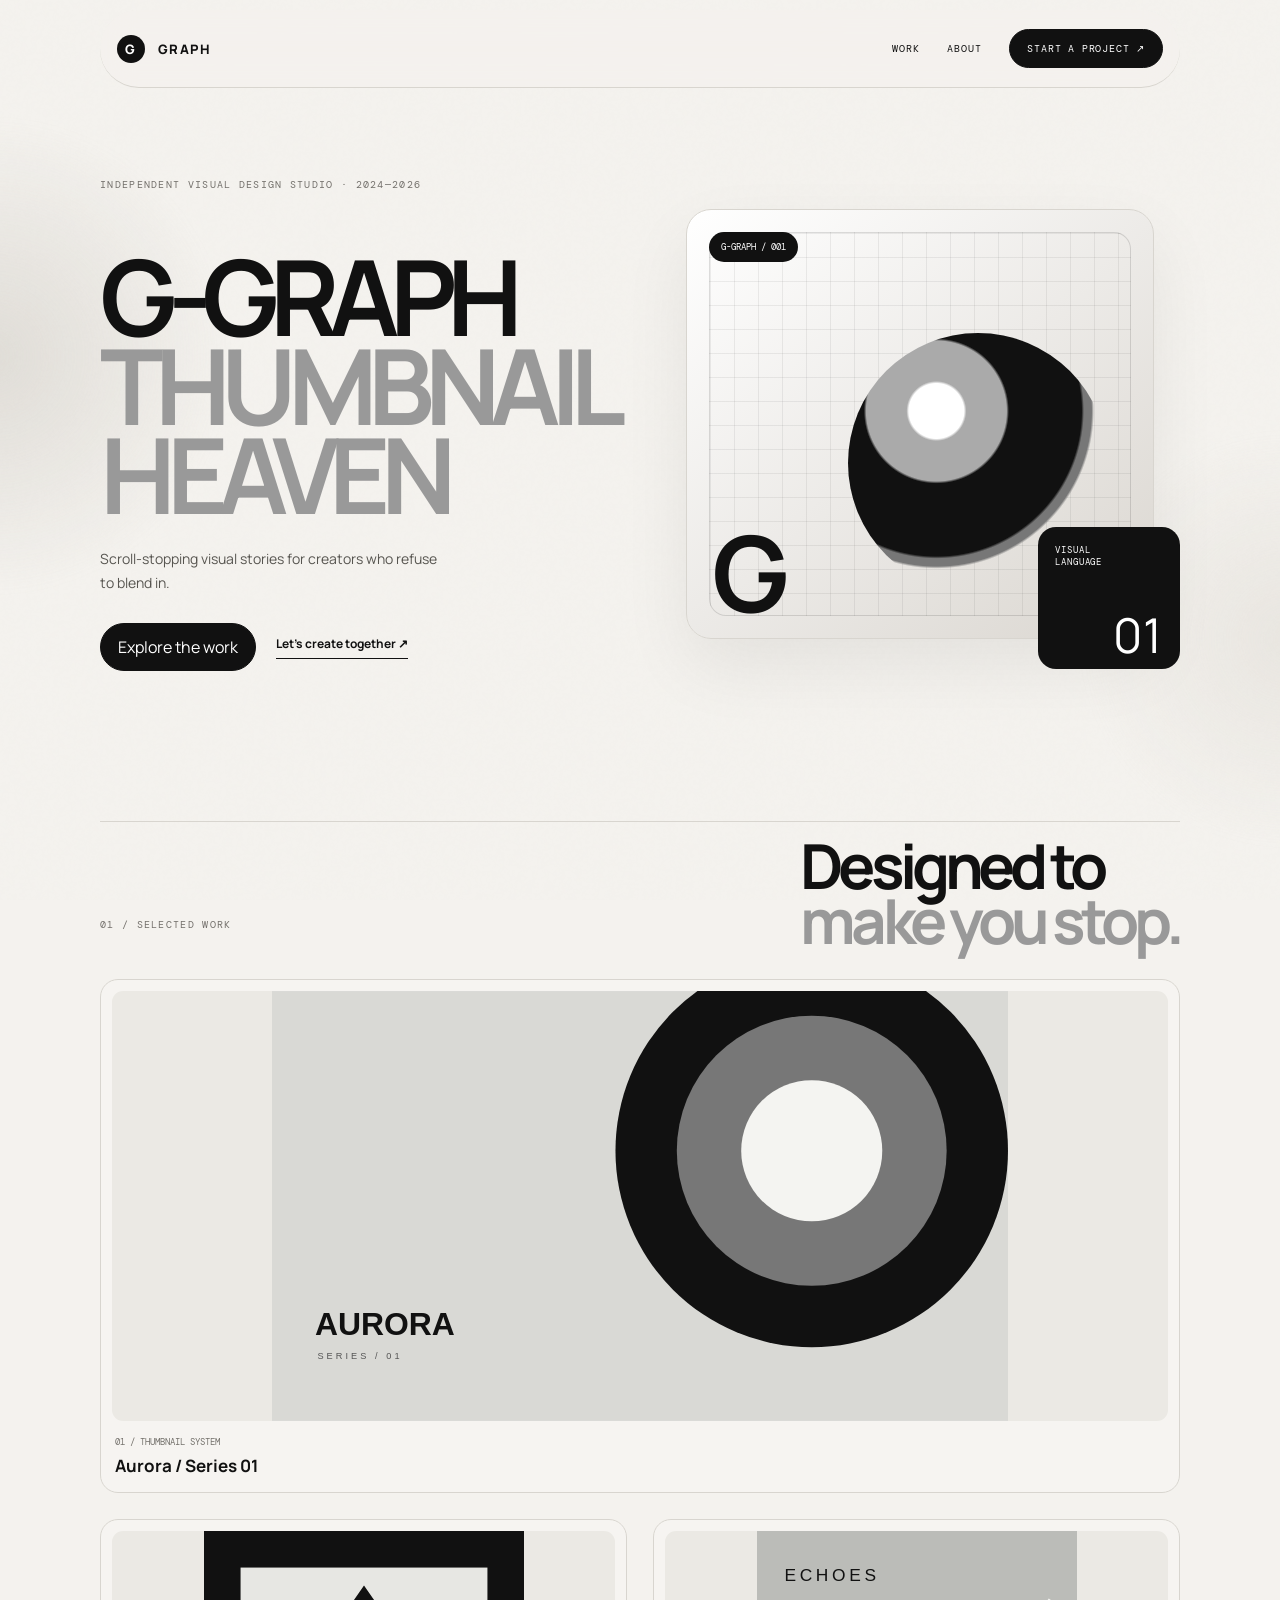
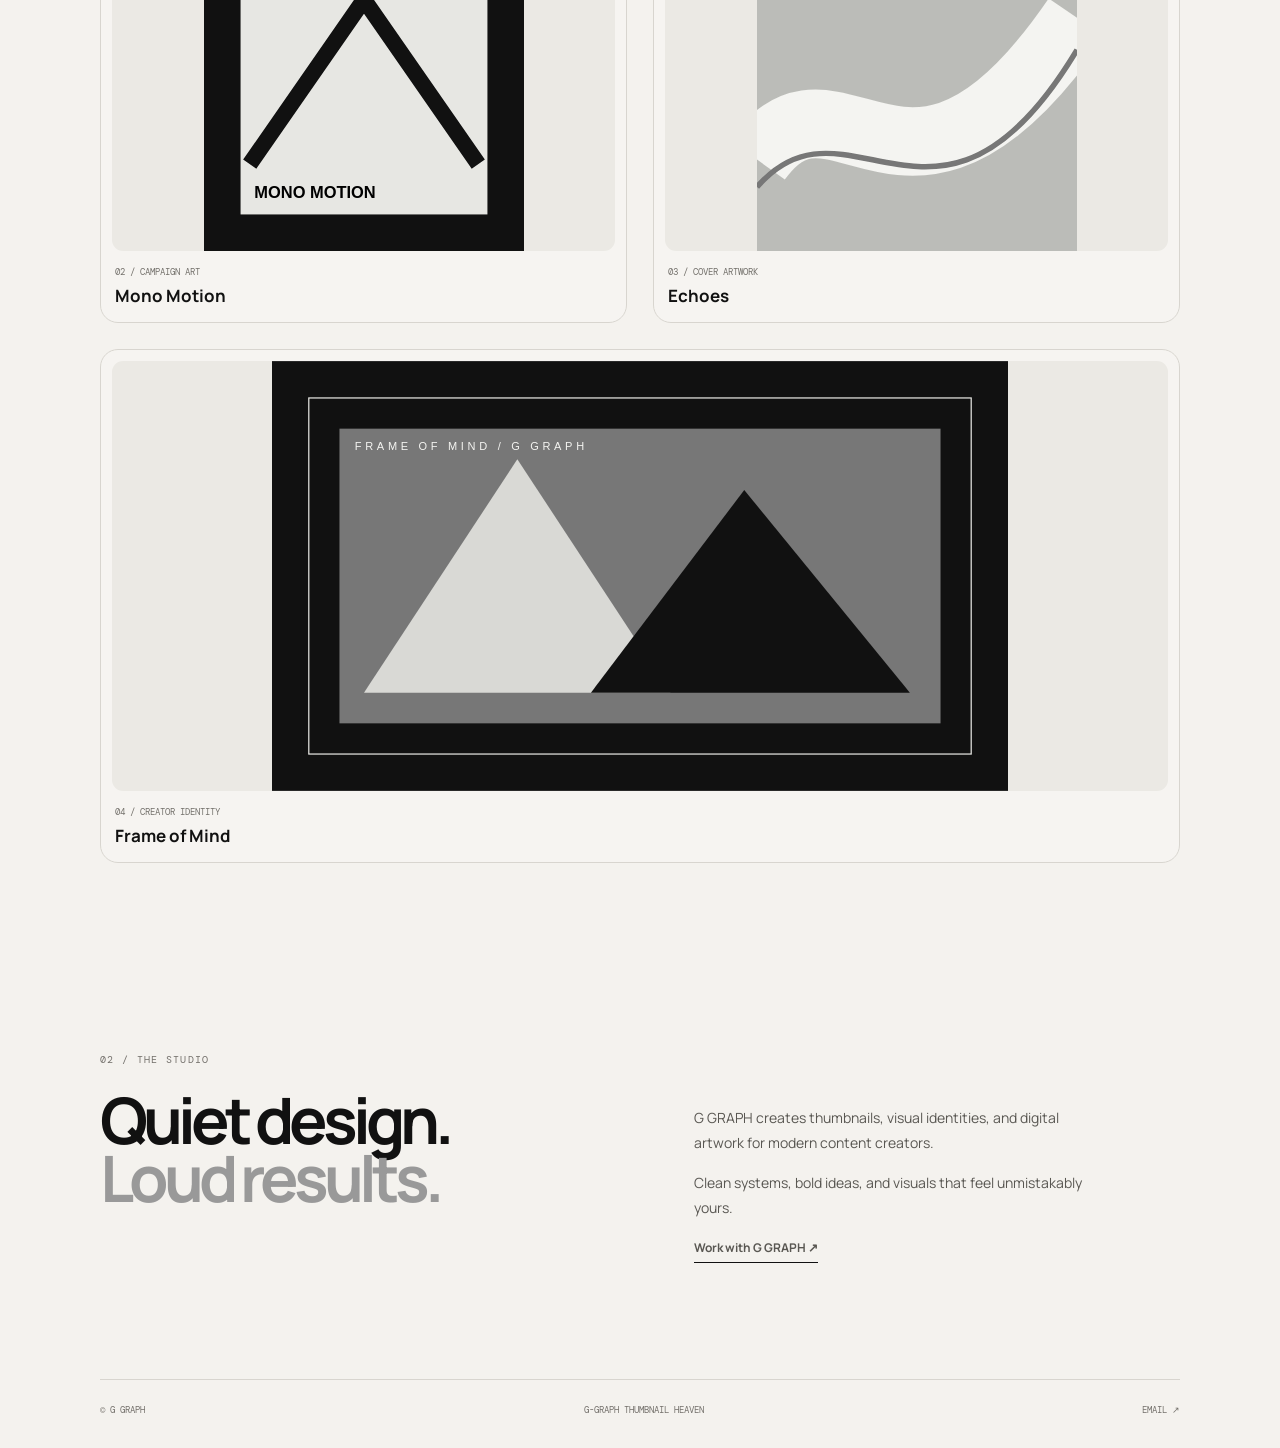
==== commit 32b8dc7c: "Complete G GRAPH website remake with animated atmosphere, responsive navigation, visual gallery, and" ====
--- a/index.html
+++ b/index.html
@@ -1,62 +1,33 @@
 <!doctype html>
 <html lang="en">
 <head>
-  <meta charset="UTF-8">
-  <meta name="viewport" content="width=device-width, initial-scale=1.0">
-  <meta name="description" content="G GRAPH — minimalist graphic design and thumbnail portfolio for creators.">
+  <meta charset="UTF-8"><meta name="viewport" content="width=device-width, initial-scale=1.0">
+  <meta name="description" content="G GRAPH — Thumbnail Heaven.">
   <title>G GRAPH — Thumbnail Heaven</title>
-  <link rel="preconnect" href="https://fonts.googleapis.com">
-  <link rel="preconnect" href="https://fonts.gstatic.com" crossorigin>
+  <link rel="preconnect" href="https://fonts.googleapis.com"><link rel="preconnect" href="https://fonts.gstatic.com" crossorigin>
   <link href="https://fonts.googleapis.com/css2?family=DM+Mono:wght@400;500&family=Manrope:wght@400;500;600;700;800&display=swap" rel="stylesheet">
   <link rel="stylesheet" href="styles.css">
   <link rel="stylesheet" href="enhancements.css">
 </head>
 <body>
-  <div class="ambient ambient-one"></div>
-  <div class="ambient ambient-two"></div>
-
-  <header class="site-header container">
-    <a class="brand" href="index.html" aria-label="G GRAPH home"><span>G</span><b>G GRAPH</b></a>
-    <nav class="nav" aria-label="Main navigation">
-      <button class="menu-toggle" type="button" aria-expanded="false" aria-controls="nav-links" aria-label="Open navigation"><span></span><span></span></button>
-      <div class="nav-links" id="nav-links">
-        <a href="#work">Work</a>
-        <a href="#about">About</a>
-        <a class="nav-cta" href="contact.html">Start a project <span>↗</span></a>
-      </div>
-    </nav>
+  <div class="noise"></div><div class="orb orb-a"></div><div class="orb orb-b"></div>
+  <header class="header container">
+    <a class="logo" href="index.html"><span>G</span> GRAPH</a>
+    <button class="menu-toggle" aria-label="Open menu" aria-expanded="false">☰</button>
+    <nav class="nav-links" aria-label="Main navigation"><a href="#work">Work</a><a href="#about">About</a><a class="pill" href="contact.html">Start a project ↗</a></nav>
   </header>
-
   <main>
-    <section class="hero container reveal">
-      <div class="hero-copy">
-        <p class="eyebrow">Independent visual design studio <span>•</span> 2024—2026</p>
-        <h1>G-GRAPH<br><em>THUMBNAIL HEAVEN</em></h1>
-        <p class="hero-text">Scroll-stopping visuals for creators who refuse to blend in. Thoughtful design, sharp ideas, and a little bit of drama.</p>
-        <div class="hero-actions"><a class="button-primary" href="#work">View selected work</a><a class="button-secondary" href="contact.html">Let’s talk <span>↗</span></a></div>
-      </div>
-      <div class="hero-art" aria-hidden="true"><div class="hero-art-main"><span class="art-label">G-GRAPH / 01</span><div class="art-grid"></div><div class="art-orbit"></div><strong>G</strong></div><div class="hero-art-note"><small>Thumbnail<br>design</small><b>01</b></div></div>
-    </section>
-
-    <section id="work" class="work container reveal">
-      <div class="section-heading"><p class="eyebrow">01 / Selected work</p><p class="mono">Click a piece to inspect it</p></div>
-      <div class="carousel" data-carousel>
-        <button class="carousel-arrow prev" type="button" aria-label="Previous project">←</button>
-        <div class="carousel-stage">
-          <article class="slide is-active" data-title="Aurora / Series 01" data-type="Thumbnail system · 2026"><button class="project-button" type="button" data-image="images/aurora.svg" data-alt="Aurora series artwork"><img src="images/aurora.svg" alt="Aurora series artwork"></button><div class="project-meta"><span>Thumbnail system</span><h2>Aurora / Series 01</h2></div></article>
-          <article class="slide" data-title="Mono Motion" data-type="Campaign art · 2026"><button class="project-button" type="button" data-image="images/mono.svg" data-alt="Mono motion artwork"><img src="images/mono.svg" alt="Mono motion artwork"></button><div class="project-meta"><span>Campaign art</span><h2>Mono Motion</h2></div></article>
-          <article class="slide" data-title="Echoes" data-type="Cover art · 2025"><button class="project-button" type="button" data-image="images/echo.svg" data-alt="Echoes artwork"><img src="images/echo.svg" alt="Echoes artwork"></button><div class="project-meta"><span>Cover artwork</span><h2>Echoes</h2></div></article>
-          <article class="slide" data-title="Frame of Mind" data-type="Creator identity · 2025"><button class="project-button" type="button" data-image="images/frame.svg" data-alt="Frame of mind artwork"><img src="images/frame.svg" alt="Frame of mind artwork"></button><div class="project-meta"><span>Creator identity</span><h2>Frame of Mind</h2></div></article>
-        </div>
-        <button class="carousel-arrow next" type="button" aria-label="Next project">→</button><div class="carousel-dots" aria-label="Project navigation"></div>
-      </div>
-    </section>
-
-    <section id="about" class="about container reveal"><div class="section-heading"><p class="eyebrow">02 / The studio</p><h2>Good design should<br><em>make you stop.</em></h2></div><div class="about-grid"><div><p>G GRAPH is a graphic design studio focused on thumbnail design, visual identities, and digital experiences for content creators.</p><p>We turn big ideas into clean, confident visuals that feel unmistakably yours.</p></div><div class="about-points"><div><b>01</b><span>Thumbnail design</span></div><div><b>02</b><span>Brand visuals</span></div><div><b>03</b><span>Creative direction</span></div></div></div></section>
+    <section class="hero container reveal"><div><p class="kicker">Independent visual design studio · 2024—2026</p><h1>G-GRAPH<br><i>THUMBNAIL HEAVEN</i></h1><p class="intro">Scroll-stopping visual stories for creators who refuse to blend in.</p><div class="actions"><a class="pill" href="#work">Explore the work</a><a class="underlined" href="contact.html">Let’s create together ↗</a></div></div><div class="hero-composition"><div class="hero-sheet"><small>G-GRAPH / 001</small><div class="hero-lines"></div><div class="hero-circle"></div><b>G</b></div><div class="floating-label">VISUAL<br>LANGUAGE <strong>01</strong></div></div></section>
+    <section id="work" class="work container reveal"><div class="section-title"><p class="kicker">01 / Selected work</p><h2>Designed to<br><i>make you stop.</i></h2></div><div class="gallery">
+      <button class="gallery-card featured" data-image="images/aurora.svg" data-title="Aurora / Series 01" data-type="Thumbnail system · 2026"><img src="images/aurora.svg" alt="Aurora series artwork"><span>01 / Thumbnail system</span><strong>Aurora / Series 01</strong></button>
+      <button class="gallery-card" data-image="images/mono.svg" data-title="Mono Motion" data-type="Campaign art · 2026"><img src="images/mono.svg" alt="Mono motion artwork"><span>02 / Campaign art</span><strong>Mono Motion</strong></button>
+      <button class="gallery-card" data-image="images/echo.svg" data-title="Echoes" data-type="Cover art · 2025"><img src="images/echo.svg" alt="Echoes artwork"><span>03 / Cover artwork</span><strong>Echoes</strong></button>
+      <button class="gallery-card featured" data-image="images/frame.svg" data-title="Frame of Mind" data-type="Creator identity · 2025"><img src="images/frame.svg" alt="Frame of mind artwork"><span>04 / Creator identity</span><strong>Frame of Mind</strong></button>
+    </div></section>
+    <section id="about" class="about container reveal"><p class="kicker">02 / The studio</p><div class="about-layout"><h2>Quiet design.<br><i>Loud results.</i></h2><div><p>G GRAPH creates thumbnails, visual identities, and digital artwork for modern content creators.</p><p>Clean systems, bold ideas, and visuals that feel unmistakably yours.</p><a class="underlined" href="contact.html">Work with G GRAPH ↗</a></div></div></section>
   </main>
-
-  <footer class="footer container"><span>© G GRAPH</span><span>G-GRAPH THUMBNAIL HEAVEN</span><a href="mailto:akachukwuchris3@gmail.com">akachukwuchris3@gmail.com ↗</a></footer>
-  <div class="lightbox" aria-hidden="true" role="dialog" aria-modal="true" aria-label="Expanded artwork"><button class="lightbox-close" type="button" aria-label="Close artwork">×</button><div class="lightbox-panel"><div class="lightbox-stage"><img src="" alt=""><span>Move your cursor over the artwork to zoom</span></div><div class="lightbox-caption"><strong></strong><small></small></div></div></div>
+  <footer class="footer container"><span>© G GRAPH</span><span>G-GRAPH THUMBNAIL HEAVEN</span><a href="mailto:akachukwuchris3@gmail.com">Email ↗</a></footer>
+  <div class="viewer" aria-hidden="true"><button class="viewer-close" aria-label="Close artwork">×</button><div class="viewer-image"><img src="" alt=""><em>Move over the artwork to zoom</em></div><div class="viewer-caption"><strong></strong><span></span></div></div>
   <script src="script.js"></script>
 </body>
 </html>
--- a/styles.css
+++ b/styles.css
@@ -1 +1 @@
-:root{--ink:#111;--muted:#777;--line:#d9d9d5;--paper:#f4f4f1;--soft:#e7e7e3;--white:#fff}*{box-sizing:border-box}html{scroll-behavior:smooth}body{margin:0;background:var(--paper);color:var(--ink);font-family:Manrope,Arial,sans-serif;overflow-x:hidden}body.modal-open{overflow:hidden}a{color:inherit;text-decoration:none}button{font:inherit}.container{width:min(1080px,calc(100% - 44px));margin:auto}.site-header{height:78px;display:flex;align-items:center;justify-content:space-between;border-bottom:1px solid var(--line);position:sticky;top:10px;z-index:10;background:rgba(244,244,241,.78);backdrop-filter:blur(14px);border-radius:40px;padding:0 16px}.brand{display:flex;align-items:center;gap:9px;font-size:13px;letter-spacing:.1em}.brand>span{display:grid;place-items:center;background:var(--ink);color:var(--white);border-radius:50%;width:28px;height:28px;font-size:12px}.nav-links{display:flex;align-items:center;gap:26px;font:11px 'DM Mono';text-transform:uppercase}.nav-cta,.button-primary{background:var(--ink);color:var(--white);border-radius:30px;padding:12px 16px;border:1px solid var(--ink)}.nav-cta span,.button-secondary span{margin-left:8px}.menu-toggle{display:none}.hero{min-height:610px;padding:92px 0 70px;display:grid;grid-template-columns:1.05fr .95fr;gap:35px;align-items:center}.eyebrow,.mono{color:var(--muted);font:10px 'DM Mono';letter-spacing:.12em;text-transform:uppercase}.eyebrow span{color:var(--ink);margin:0 7px}.hero h1{font-size:clamp(48px,8.5vw,112px);line-height:.86;letter-spacing:-.09em;margin:64px 0 30px}.hero h1 em,.section-heading h2 em{color:#999;font-style:normal}.hero-text{max-width:350px;color:#555;font-size:13px;line-height:1.75}.hero-actions{display:flex;gap:12px;flex-wrap:wrap;margin-top:25px}.button-primary,.button-secondary{display:inline-flex;align-items:center;justify-content:center;transition:transform .25s,box-shadow .25s}.button-secondary{padding:12px 16px;border:1px solid var(--line);border-radius:30px}.button-primary:hover,.button-secondary:hover,.nav-cta:hover{transform:translateY(-2px);box-shadow:0 12px 25px #1111}.hero-art{position:relative;min-height:460px;display:grid;place-items:center}.hero-art-main{width:min(90%,450px);height:420px;border:1px solid var(--line);border-radius:25px;position:relative;overflow:hidden;background:linear-gradient(145deg,#fff,#ddd9d3);box-shadow:0 25px 70px #1111}.art-label{position:absolute;z-index:2;top:22px;left:22px;background:var(--ink);color:#fff;border-radius:20px;padding:9px 12px;font:9px 'DM Mono'}.art-grid{position:absolute;inset:22px;border:1px solid #1112;border-radius:15px;background:linear-gradient(#1111 1px,transparent 1px),linear-gradient(90deg,#1111 1px,transparent 1px);background-size:24px 24px}.art-orbit{position:absolute;width:260px;height:260px;right:45px;bottom:50px;border-radius:50%;background:radial-gradient(circle at 35% 30%,#fff 0 12%,#999 13% 28%,#111 29% 58%,#777 59% 61%,transparent 62%);box-shadow:inset 0 0 0 10px #fff4}.hero-art-main>strong{position:absolute;bottom:18px;left:24px;font-size:100px;line-height:1;color:#111}.hero-art-note{position:absolute;right:0;bottom:0;width:135px;height:135px;padding:15px;background:var(--ink);color:#fff;border-radius:18px;display:flex;flex-direction:column;justify-content:space-between}.hero-art-note small{font:9px 'DM Mono';text-transform:uppercase;color:#bbb}.hero-art-note b{font-size:45px;align-self:end}.work,.about{padding:78px 0 110px}.section-heading{border-top:1px solid var(--line);padding-top:16px;margin-bottom:30px;display:flex;justify-content:space-between;align-items:end;gap:20px}.section-heading h2{font-size:clamp(34px,4vw,60px);letter-spacing:-.07em;line-height:.95;margin:0}.carousel{position:relative;padding:0 50px 38px}.carousel-stage{min-height:480px}.slide{display:none;animation:slideIn .45s ease}.slide.is-active{display:block}.project-button{display:block;width:100%;padding:10px;border:1px solid var(--line);border-radius:15px;background:var(--soft);cursor:zoom-in;overflow:hidden}.project-button img{display:block;width:100%;height:420px;object-fit:contain;border-radius:9px;background:var(--soft);transition:transform .45s}.project-button:hover img{transform:scale(1.025)}.project-meta{display:flex;justify-content:space-between;align-items:baseline;gap:20px;padding:15px 3px}.project-meta span{font:9px 'DM Mono';color:var(--muted);text-transform:uppercase}.project-meta h2{font-size:18px;margin:0}.carousel-arrow{position:absolute;top:45%;z-index:2;width:38px;height:38px;border:1px solid var(--ink);background:var(--paper);border-radius:50%;cursor:pointer;transition:.2s}.carousel-arrow:hover{background:var(--ink);color:#fff;transform:scale(1.08)}.prev{left:0}.next{right:0}.carousel-dots{display:flex;justify-content:center;gap:8px}.carousel-dot{width:8px;height:8px;border:0;border-radius:50%;background:#bbb;cursor:pointer}.carousel-dot.active{background:var(--ink);transform:scale(1.3)}.about-grid{display:grid;grid-template-columns:1fr 1fr;gap:10%;font-size:14px;color:#555;line-height:1.8}.about-grid>div:first-child{max-width:400px}.about-points{display:grid;gap:14px}.about-points div{display:flex;justify-content:space-between;border-top:1px solid var(--line);padding-top:15px}.about-points b{font-size:32px;color:var(--ink)}.about-points span{font:10px 'DM Mono';text-transform:uppercase}.footer{border-top:1px solid var(--line);padding:24px 0 34px;display:flex;justify-content:space-between;gap:15px;font:9px 'DM Mono';text-transform:uppercase;color:var(--muted)}.reveal{opacity:0;transform:translateY(24px);transition:opacity .8s,transform .8s}.reveal.visible{opacity:1;transform:none}.lightbox{position:fixed;inset:0;z-index:30;background:#111e;display:grid;place-items:center;padding:25px;opacity:0;visibility:hidden;transition:.25s}.lightbox.open{opacity:1;visibility:visible}.lightbox-panel{width:min(900px,92vw)}.lightbox-close{position:fixed;right:22px;top:15px;width:40px;height:40px;border:1px solid #fff5;border-radius:50%;background:#fff1;color:#fff;font-size:28px;cursor:pointer}.lightbox-stage{height:min(70vh,680px);position:relative;overflow:hidden;border-radius:12px;background:#ddd;cursor:zoom-in}.lightbox-stage img{width:100%;height:100%;object-fit:contain;transform-origin:var(--zoom-x,50%) var(--zoom-y,50%);transition:transform .15s}.lightbox-stage:hover img{transform:scale(2.2)}.lightbox-stage>span{position:absolute;bottom:14px;left:50%;transform:translateX(-50%);background:#111b;color:#fff;border-radius:20px;padding:8px 12px;font:9px 'DM Mono';white-space:nowrap}.lightbox-caption{display:flex;justify-content:space-between;color:#fff;padding-top:12px}.lightbox-caption small{color:#bbb;font:9px 'DM Mono';text-transform:uppercase}@keyframes slideIn{from{opacity:0;transform:translateX(15px)}to{opacity:1;transform:none}}@media(max-width:760px){.container{width:calc(100% - 30px)}.hero{grid-template-columns:1fr;padding-top:65px;min-height:auto}.hero-art{min-height:390px}.hero-art-main{height:350px}.art-orbit{width:205px;height:205px;right:30px;bottom:45px}.hero-art-note{width:115px;height:115px}.section-heading{display:block}.section-heading .mono{margin-top:14px}.about-grid{grid-template-columns:1fr;gap:28px}.footer{flex-wrap:wrap}.project-button img{height:330px}}@media(max-width:560px){.brand b{display:none}.menu-toggle{display:grid;place-items:center;width:38px;height:38px;border:1px solid var(--line);border-radius:50%;background:transparent;cursor:pointer}.menu-toggle span{display:block;width:15px;height:1px;background:var(--ink);margin:3px}.nav{position:relative}.nav-links{display:none}.nav-links.open{display:grid;position:absolute;right:0;top:48px;width:210px;padding:8px;background:#faf9f7f5;border:1px solid var(--line);border-radius:15px;box-shadow:0 15px 35px #1112;backdrop-filter:blur(15px)}.nav-links.open a{padding:13px 10px}.nav-links.open .nav-cta{text-align:center;margin-top:4px}.hero h1{font-size:clamp(43px,14vw,75px)}.carousel{padding:0 29px 30px}.project-button img{height:270px}.project-meta{display:block}.project-meta h2{margin-top:8px;font-size:16px}.lightbox{padding:15px}.lightbox-stage{height:62vh}.lightbox-stage>span{font-size:7px}.lightbox-caption{display:block}.lightbox-caption small{display:block;margin-top:6px}}
+:root{--ink:#111;--muted:#74716c;--paper:#f4f2ee;--line:#d8d5cf;--card:#ebe9e4;--white:#fff}*{box-sizing:border-box}html{scroll-behavior:smooth}body{margin:0;overflow-x:hidden;background:var(--paper);color:var(--ink);font-family:Manrope,sans-serif}body.lock{overflow:hidden}a{color:inherit;text-decoration:none}button{font:inherit}.container{width:min(1080px,calc(100% - 42px));margin:auto}.header{height:78px;position:sticky;top:10px;z-index:10;display:flex;align-items:center;justify-content:space-between;border-bottom:1px solid var(--line);background:#f4f2eec9;backdrop-filter:blur(15px);border-radius:40px;padding:0 17px}.logo{font-size:13px;font-weight:800;letter-spacing:.12em}.logo span{display:inline-grid;place-items:center;width:28px;height:28px;margin-right:8px;border-radius:50%;background:var(--ink);color:var(--white)}.nav-links{display:flex;align-items:center;gap:28px;font:10px 'DM Mono';text-transform:uppercase;letter-spacing:.08em}.pill{display:inline-flex;align-items:center;justify-content:center;padding:12px 17px;border-radius:30px;background:var(--ink);color:#fff;border:1px solid var(--ink);transition:.25s}.pill:hover{transform:translateY(-3px);box-shadow:0 12px 24px #1112}.menu-toggle{display:none;border:1px solid var(--line);background:none;border-radius:50%;width:38px;height:38px}.hero{min-height:650px;padding:100px 0 70px;display:grid;grid-template-columns:1fr 1fr;gap:40px;align-items:center}.kicker{margin:0 0 18px;color:var(--muted);font:10px 'DM Mono';letter-spacing:.13em;text-transform:uppercase}.hero h1{margin:60px 0 28px;font-size:clamp(48px,8.2vw,108px);line-height:.85;letter-spacing:-.09em}.hero h1 i,h2 i{font-style:normal;color:#999}.intro{max-width:340px;color:#575550;line-height:1.75;font-size:14px}.actions{display:flex;gap:20px;align-items:center;margin-top:27px}.underlined{padding-bottom:6px;border-bottom:1px solid var(--ink);font-size:12px;font-weight:700}.hero-composition{position:relative;min-height:490px;display:grid;place-items:center}.hero-sheet{position:relative;width:min(90%,470px);height:430px;overflow:hidden;border:1px solid var(--line);border-radius:25px;background:linear-gradient(140deg,#fff,#dad6d0);box-shadow:0 28px 70px #1111}.hero-sheet small{position:absolute;z-index:2;top:22px;left:22px;padding:9px 12px;border-radius:20px;background:var(--ink);color:#fff;font:9px 'DM Mono'}.hero-lines{position:absolute;inset:22px;border:1px solid #1112;border-radius:17px;background:linear-gradient(#1111 1px,transparent 1px),linear-gradient(90deg,#1111 1px,transparent 1px);background-size:24px 24px}.hero-circle{position:absolute;right:45px;bottom:45px;width:260px;height:260px;border-radius:50%;background:radial-gradient(circle at 34% 30%,#fff 0 11%,#aaa 12% 28%,#111 29% 58%,#777 59% 62%,transparent 63%)}.hero-sheet>b{position:absolute;bottom:13px;left:25px;font-size:105px;line-height:1}.floating-label{position:absolute;right:0;bottom:0;padding:17px;width:142px;height:142px;border-radius:18px;background:var(--ink);color:#fff;font:9px 'DM Mono';letter-spacing:.1em}.floating-label strong{display:block;margin-top:34px;text-align:right;font:48px Manrope}.work{padding:80px 0 110px}.section-title{display:flex;justify-content:space-between;align-items:end;padding-top:16px;border-top:1px solid var(--line);margin-bottom:30px}.section-title h2{margin:0;font-size:clamp(35px,5vw,62px);line-height:.9;letter-spacing:-.08em}.gallery{display:grid;grid-template-columns:repeat(2,1fr);gap:26px}.gallery-card{display:block;width:100%;padding:11px;text-align:left;color:var(--ink);background:#ffffff30;border:1px solid var(--line);border-radius:18px;cursor:zoom-in;transition:.3s}.gallery-card.featured{grid-column:span 2}.gallery-card:hover{transform:translateY(-5px);box-shadow:0 20px 35px #1111}.gallery-card img{display:block;width:100%;height:320px;object-fit:contain;border-radius:11px;background:var(--card);transition:transform .5s}.gallery-card.featured img{height:430px}.gallery-card:hover img{transform:scale(1.025)}.gallery-card span{display:block;margin:15px 3px 6px;color:var(--muted);font:9px 'DM Mono';text-transform:uppercase}.gallery-card strong{display:block;margin:0 3px 4px;font-size:17px}.about{padding:80px 0 120px}.about-layout{display:grid;grid-template-columns:1fr 1fr;gap:10%;margin-top:25px}.about-layout h2{margin:0;font-size:clamp(38px,5vw,65px);line-height:.9;letter-spacing:-.08em}.about-layout div{max-width:400px;color:#595752;line-height:1.8;font-size:14px}.footer{display:flex;justify-content:space-between;gap:15px;padding:24px 0 32px;border-top:1px solid var(--line);color:var(--muted);font:9px 'DM Mono';text-transform:uppercase}.viewer{position:fixed;inset:0;z-index:30;display:grid;place-items:center;padding:25px;background:#111e;opacity:0;visibility:hidden;transition:.25s}.viewer.open{opacity:1;visibility:visible}.viewer-image{position:relative;width:min(900px,92vw);height:min(70vh,680px);overflow:hidden;border-radius:12px;background:#ddd;cursor:zoom-in}.viewer-image img{width:100%;height:100%;object-fit:contain;transform-origin:var(--x,50%) var(--y,50%);transition:transform .15s}.viewer-image:hover img{transform:scale(2.2)}.viewer-image em{position:absolute;bottom:14px;left:50%;padding:8px 12px;transform:translateX(-50%);white-space:nowrap;border-radius:20px;background:#111b;color:#fff;font:9px 'DM Mono';font-style:normal}.viewer-close{position:fixed;right:22px;top:15px;width:40px;height:40px;border:1px solid #fff5;border-radius:50%;background:#fff1;color:#fff;font-size:27px;cursor:pointer}.viewer-caption{display:flex;justify-content:space-between;width:min(900px,92vw);padding-top:12px;color:#fff}.viewer-caption span{color:#bbb;font:9px 'DM Mono';text-transform:uppercase}.reveal{opacity:0;transform:translateY(22px);transition:.8s}.reveal.visible{opacity:1;transform:none}@media(max-width:760px){.container{width:calc(100% - 30px)}.hero{grid-template-columns:1fr;padding-top:70px;min-height:auto}.hero-composition{min-height:390px}.hero-sheet{height:350px}.hero-circle{width:205px;height:205px}.section-title{display:block}.section-title h2{margin-top:25px}.about-layout{grid-template-columns:1fr;gap:28px}.footer{flex-wrap:wrap}.gallery-card img,.gallery-card.featured img{height:300px}}@media(max-width:560px){.logo b{display:none}.menu-toggle{display:block}.nav-links{display:none;position:absolute;right:15px;top:67px;width:220px;padding:8px;background:#faf9f7f7;border:1px solid var(--line);border-radius:17px;box-shadow:0 16px 35px #1112}.nav-links.open{display:grid}.nav-links a{padding:14px 10px}.nav-links .pill{margin-top:4px;text-align:center}.actions{align-items:stretch;flex-direction:column}.gallery{grid-template-columns:1fr}.gallery-card.featured{grid-column:span 1}.gallery-card img,.gallery-card.featured img{height:260px}.viewer{padding:15px}.viewer-image{height:62vh}.viewer-caption{display:block}.viewer-caption span{display:block;margin-top:7px}}
--- a/enhancements.css
+++ b/enhancements.css
@@ -1,2 +1 @@
-/* Background motion layer. Keep this file separate from styles.css. */
-.ambient{position:fixed;z-index:-1;pointer-events:none;border-radius:50%;filter:blur(3px);opacity:.55}.ambient-one{width:30rem;height:30rem;left:-15rem;top:12vh;background:radial-gradient(circle,#bbb7b033,transparent 68%);animation:floatOne 18s ease-in-out infinite alternate}.ambient-two{width:25rem;height:25rem;right:-12rem;bottom:4vh;background:radial-gradient(circle,#d8d3cc88,transparent 68%);animation:floatTwo 22s ease-in-out infinite alternate}@keyframes floatOne{to{transform:translate3d(17rem,10rem,0) scale(1.25)}}@keyframes floatTwo{to{transform:translate3d(-15rem,-9rem,0) scale(1.3)}}@media(prefers-reduced-motion:reduce){*,*::before,*::after{animation-duration:.01ms!important;transition-duration:.01ms!important;scroll-behavior:auto!important}}
+.noise{position:fixed;inset:0;z-index:-2;pointer-events:none;opacity:.035;background-image:url("data:image/svg+xml,%3Csvg viewBox='0 0 180 180' xmlns='http://www.w3.org/2000/svg'%3E%3Cfilter id='n'%3E%3CfeTurbulence type='fractalNoise' baseFrequency='.9' numOctaves='4' stitchTiles='stitch'/%3E%3C/filter%3E%3Crect width='100%25' height='100%25' filter='url(%23n)' opacity='.35'/%3E%3C/svg%3E")} .orb{position:fixed;z-index:-1;pointer-events:none;border-radius:50%;filter:blur(5px)}.orb-a{width:31rem;height:31rem;left:-16rem;top:12vh;background:radial-gradient(circle,#b8b3aa55,transparent 68%);animation:floatA 18s ease-in-out infinite alternate}.orb-b{width:27rem;height:27rem;right:-14rem;bottom:5vh;background:radial-gradient(circle,#d3cec655,transparent 68%);animation:floatB 23s ease-in-out infinite alternate}@keyframes floatA{to{transform:translate(18rem,11rem) scale(1.25)}}@keyframes floatB{to{transform:translate(-16rem,-10rem) scale(1.3)}}@media(prefers-reduced-motion:reduce){*,*::before,*::after{animation-duration:.01ms!important;transition-duration:.01ms!important}}
